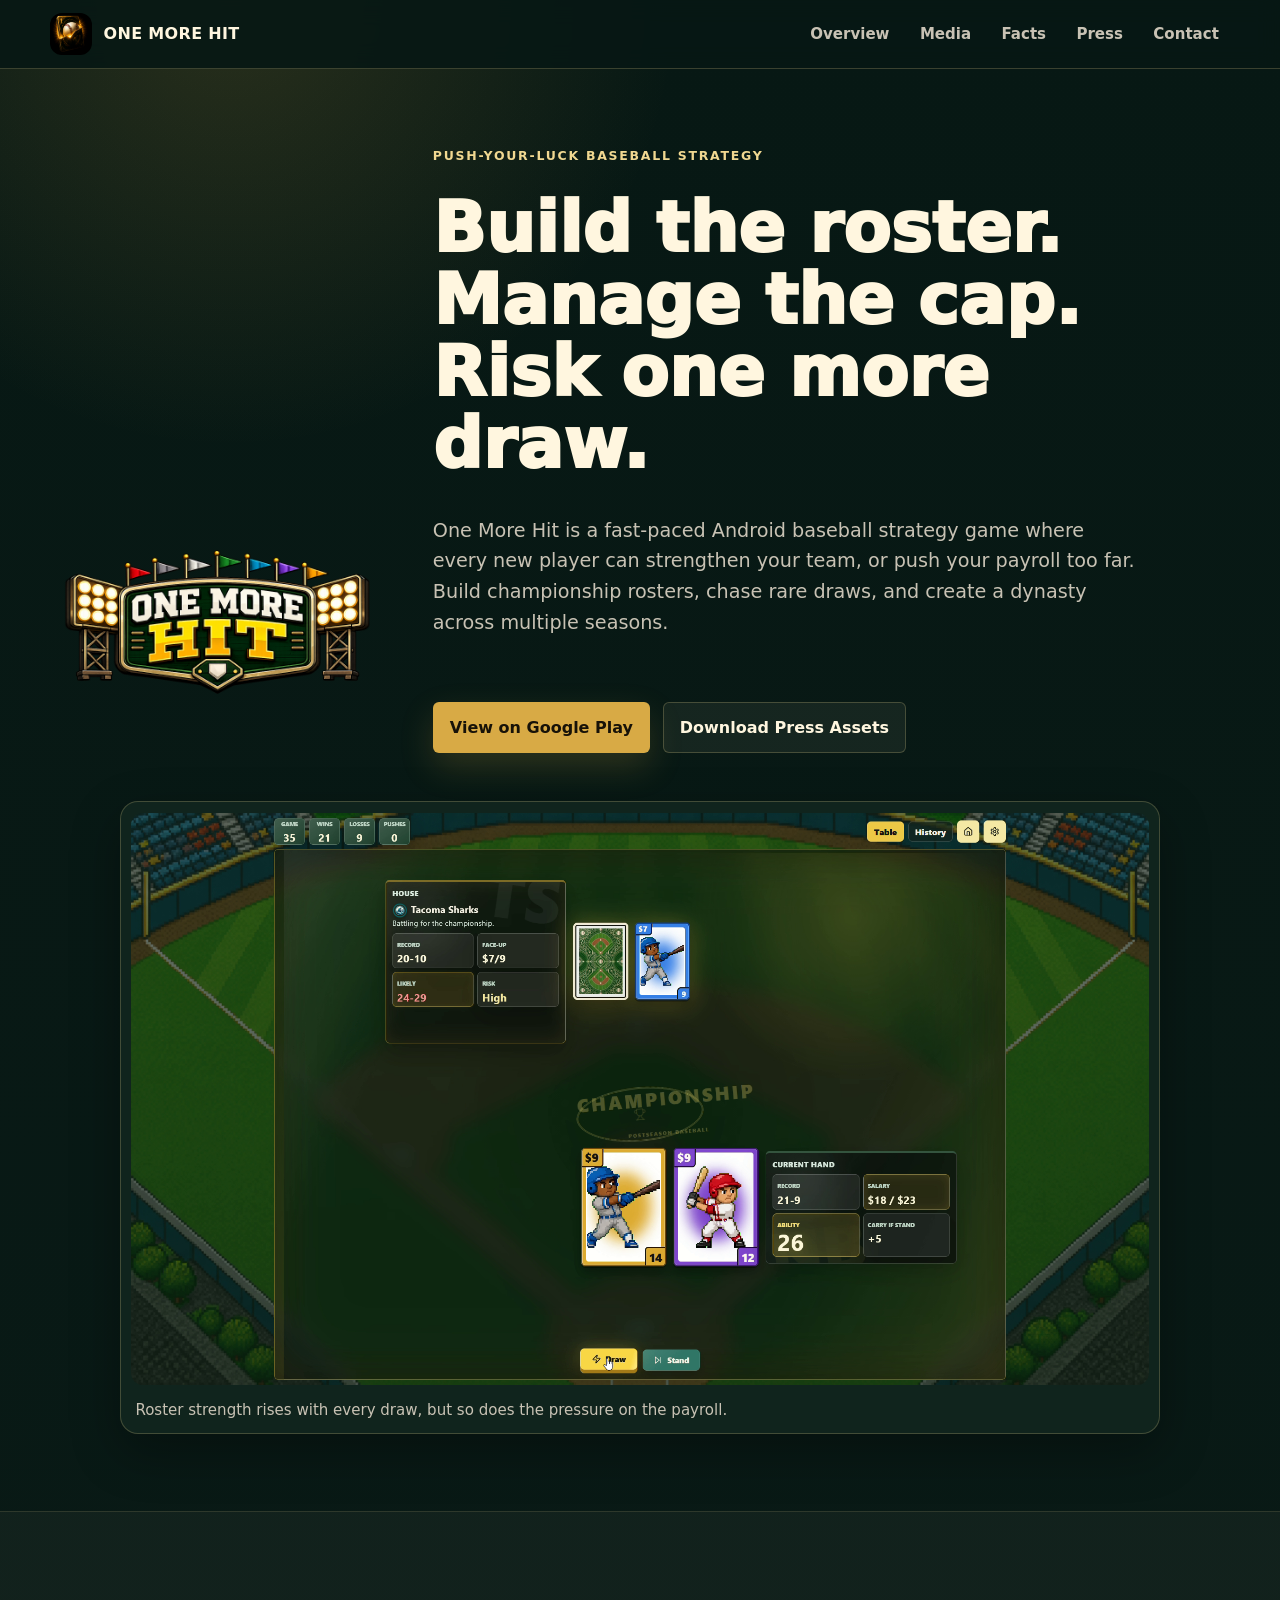
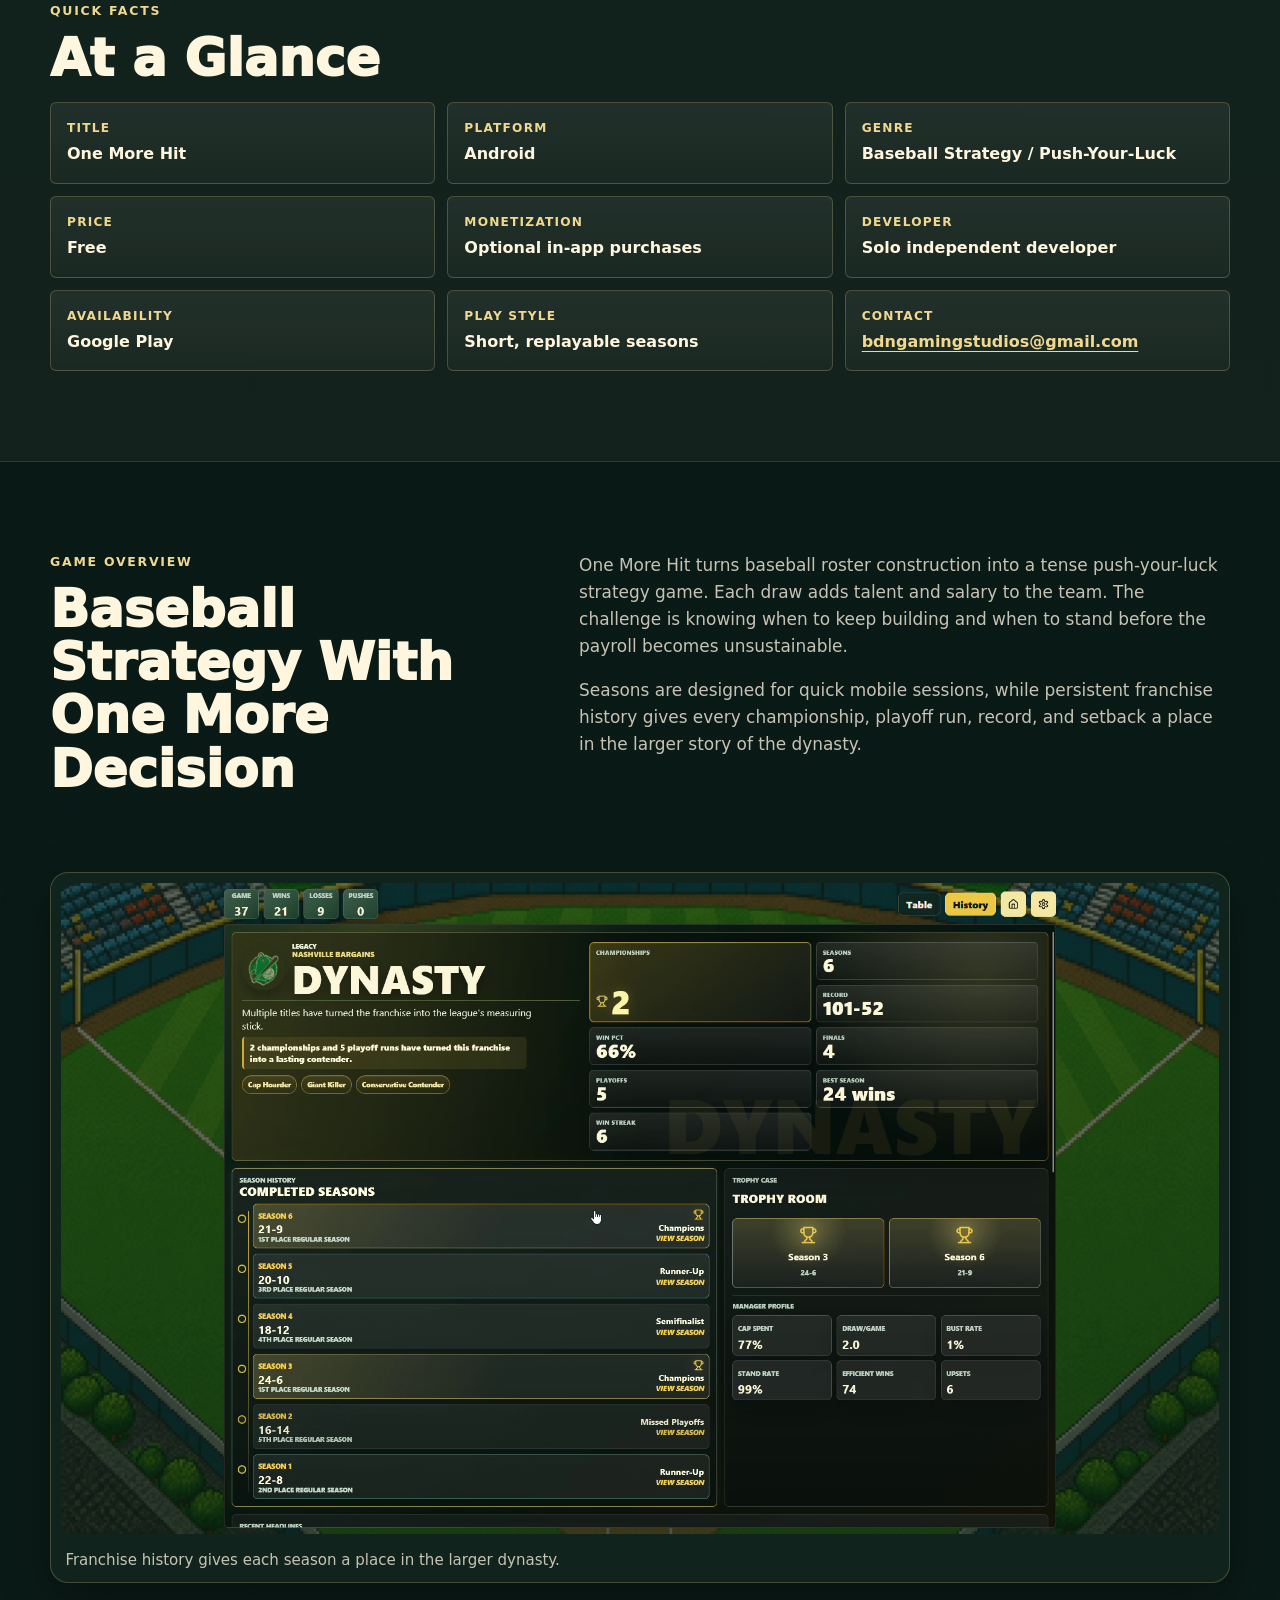
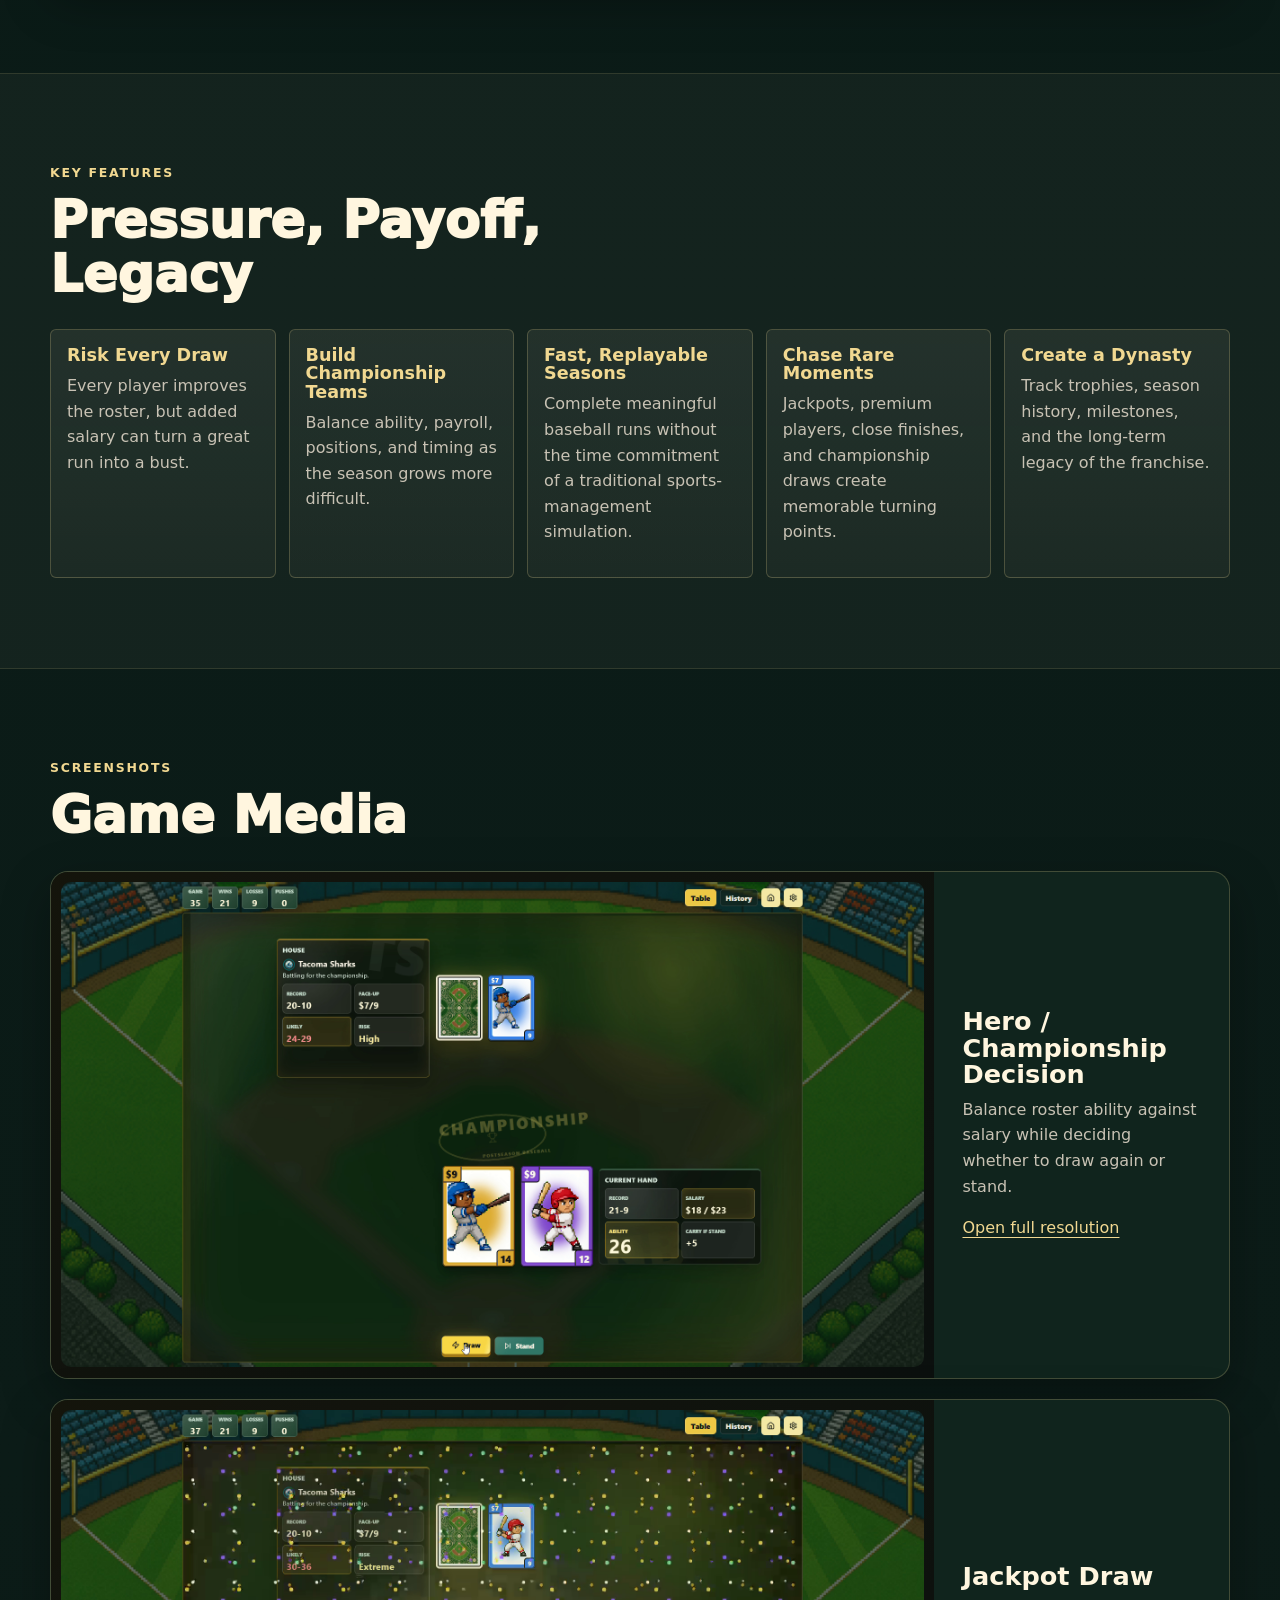
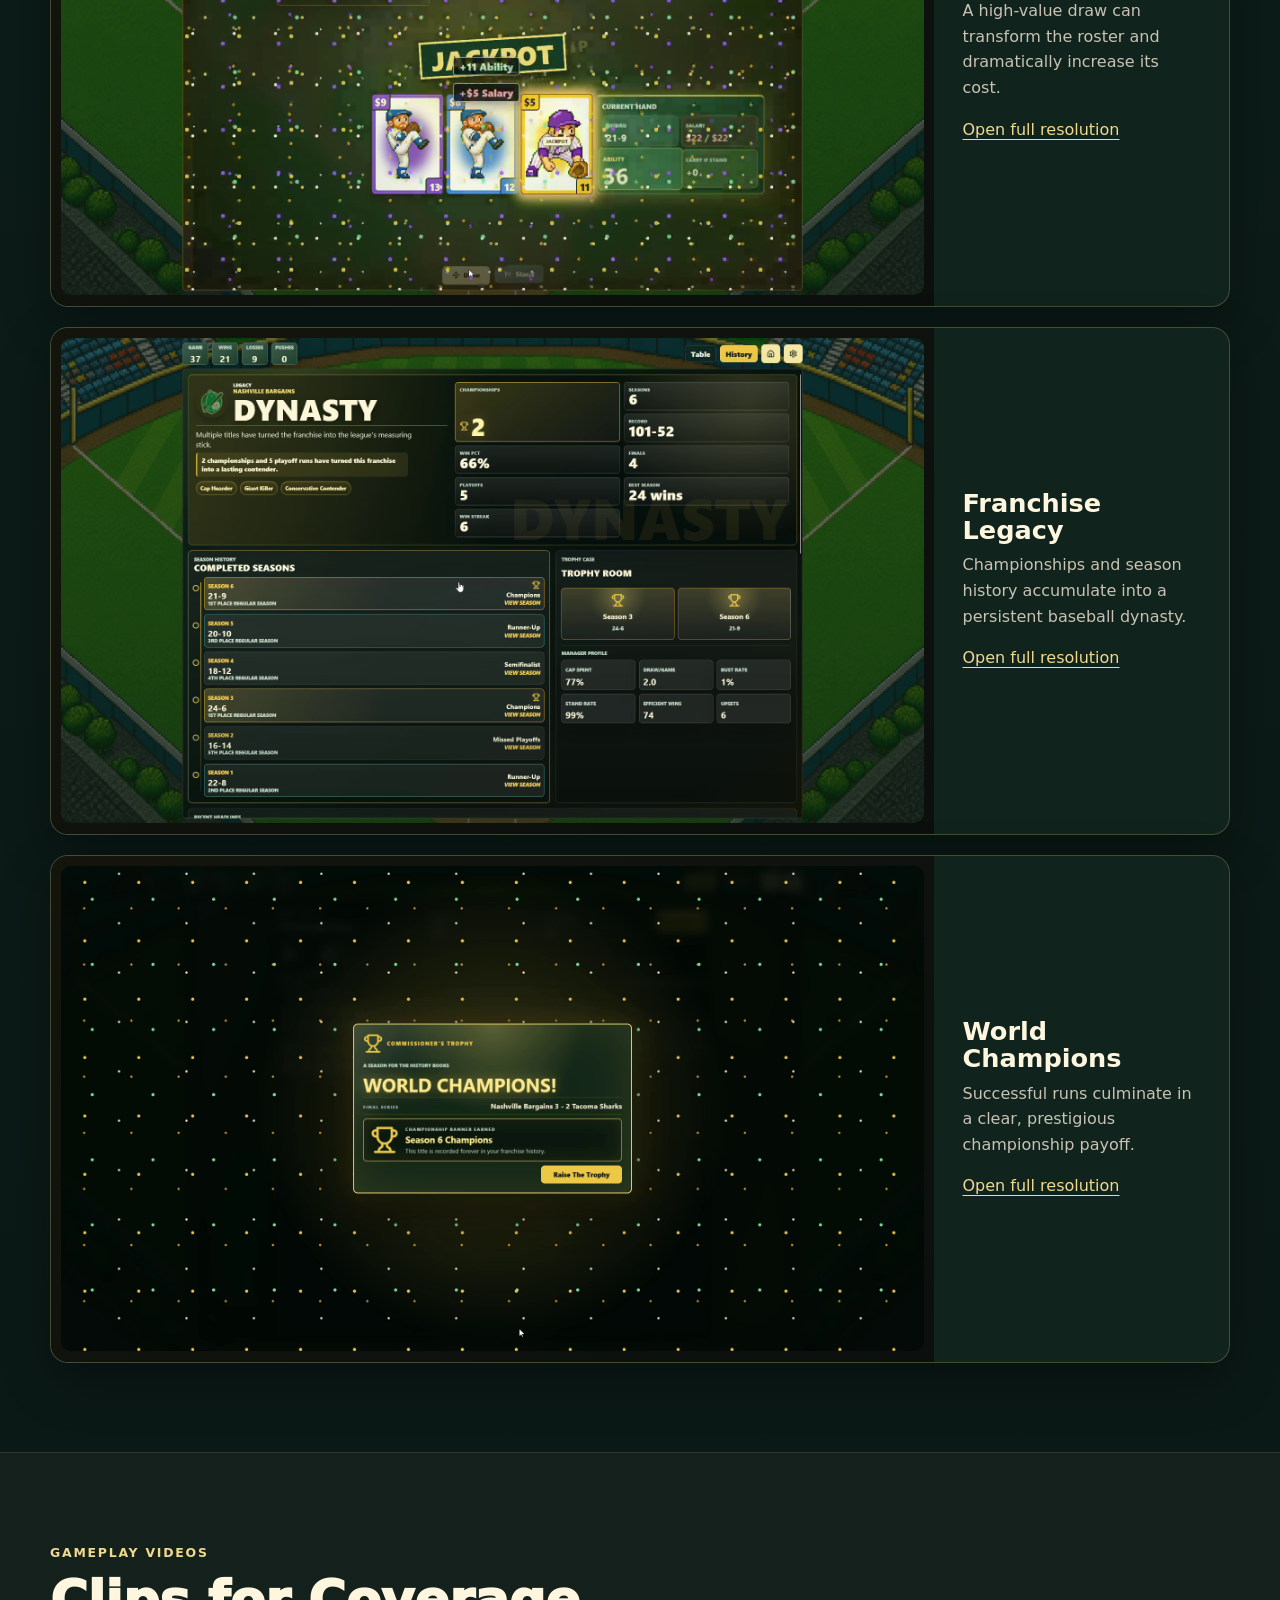
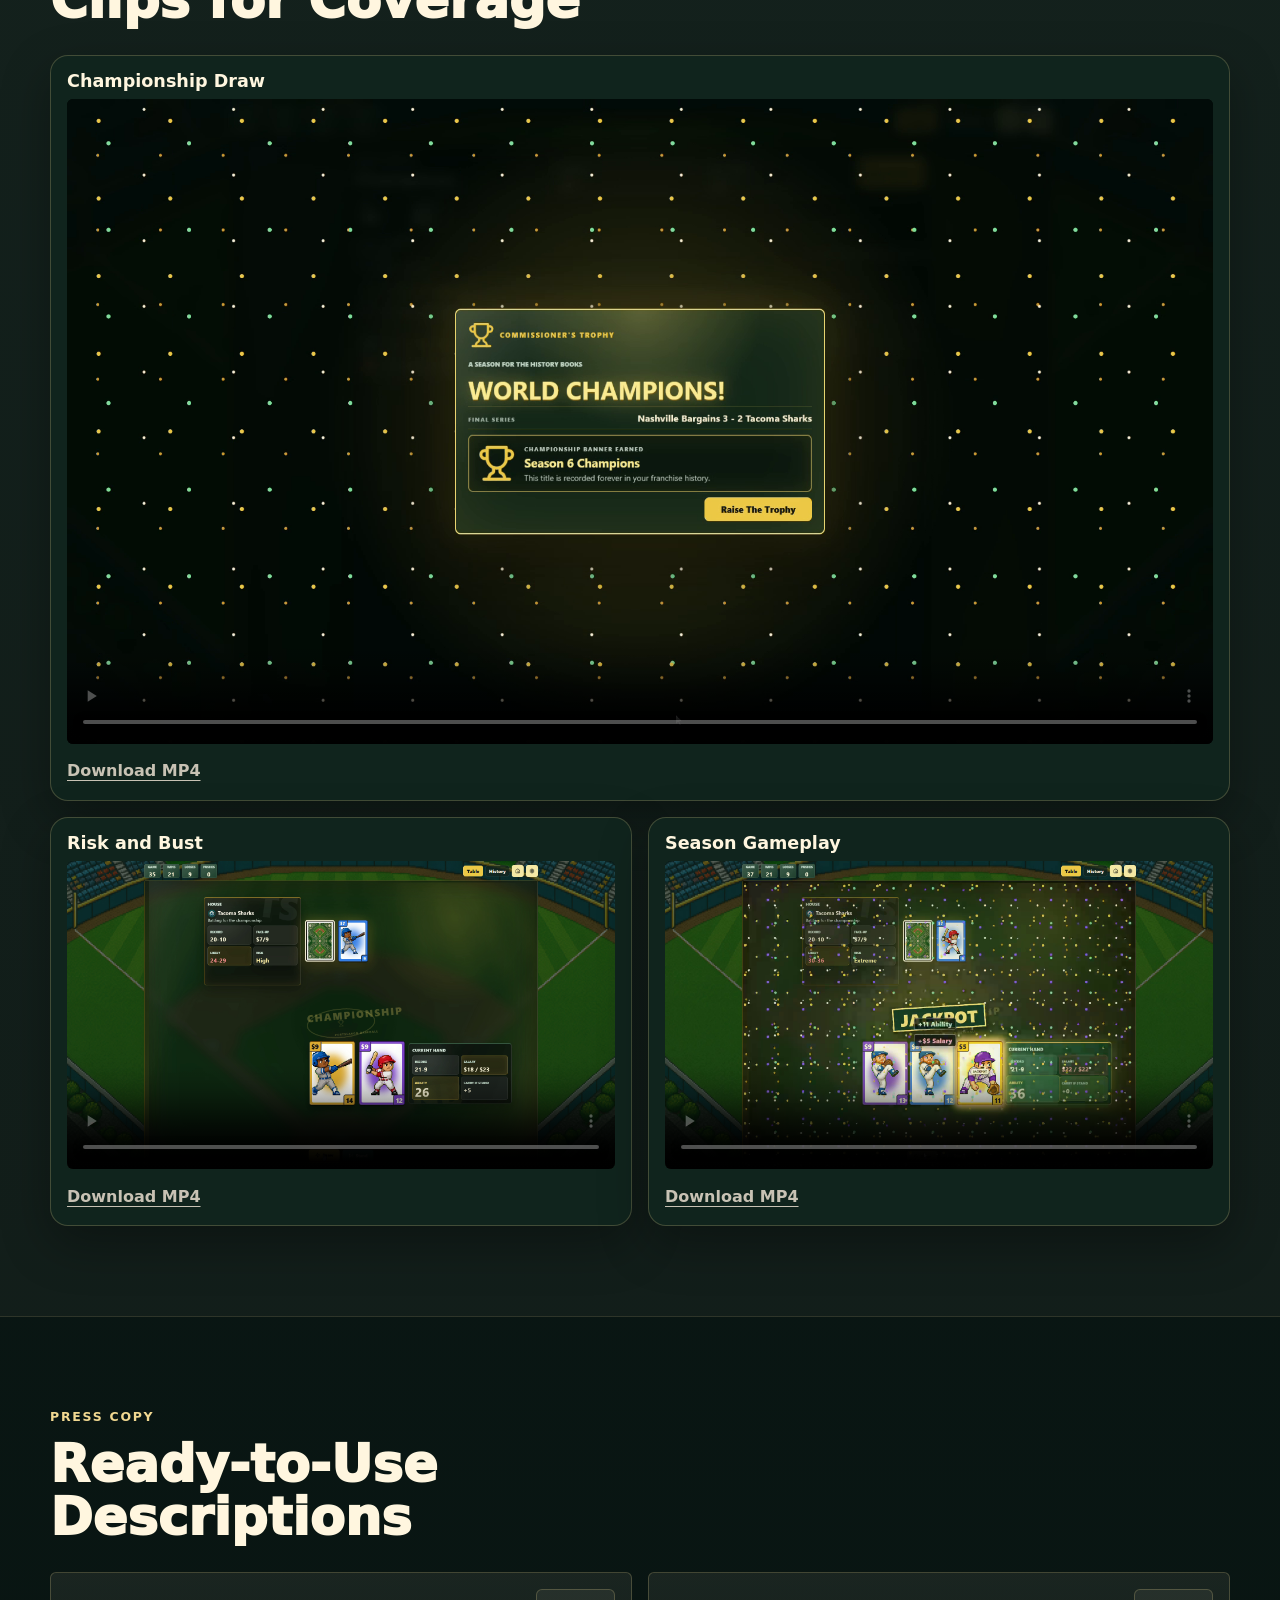
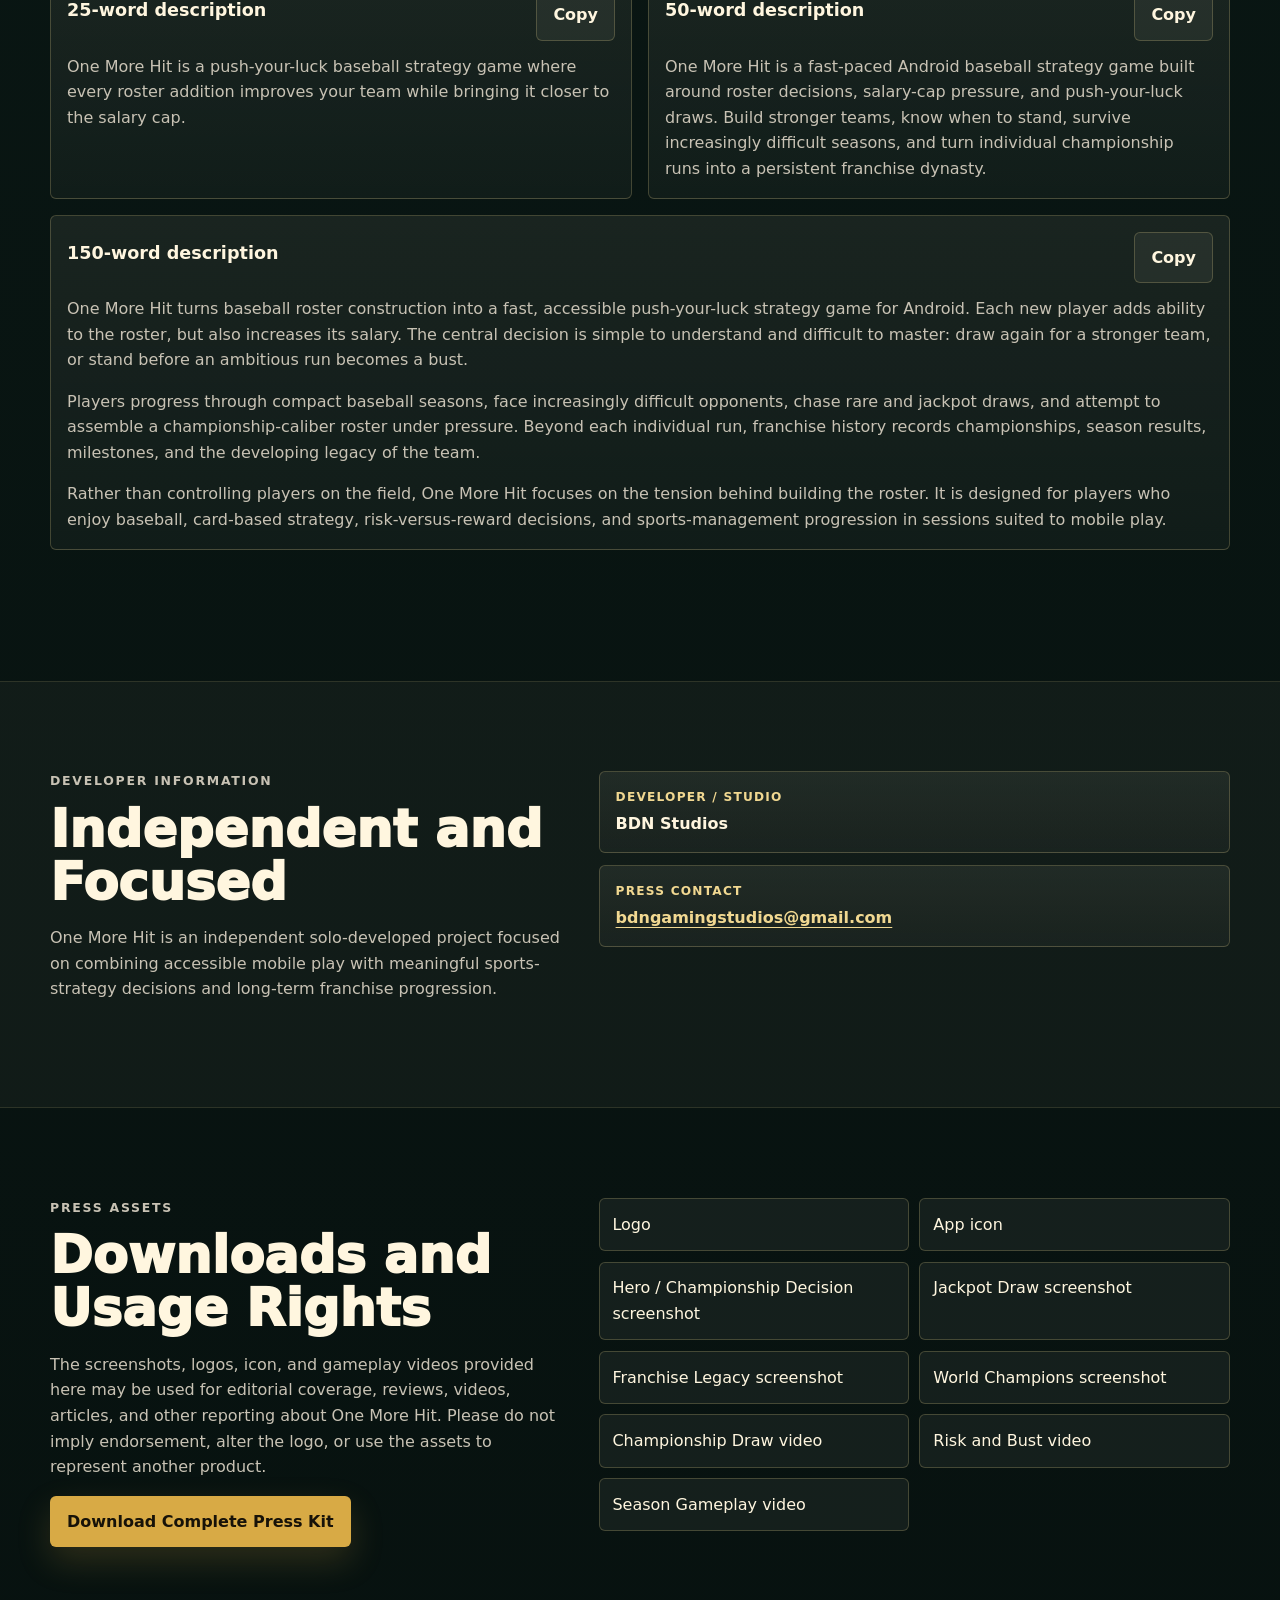
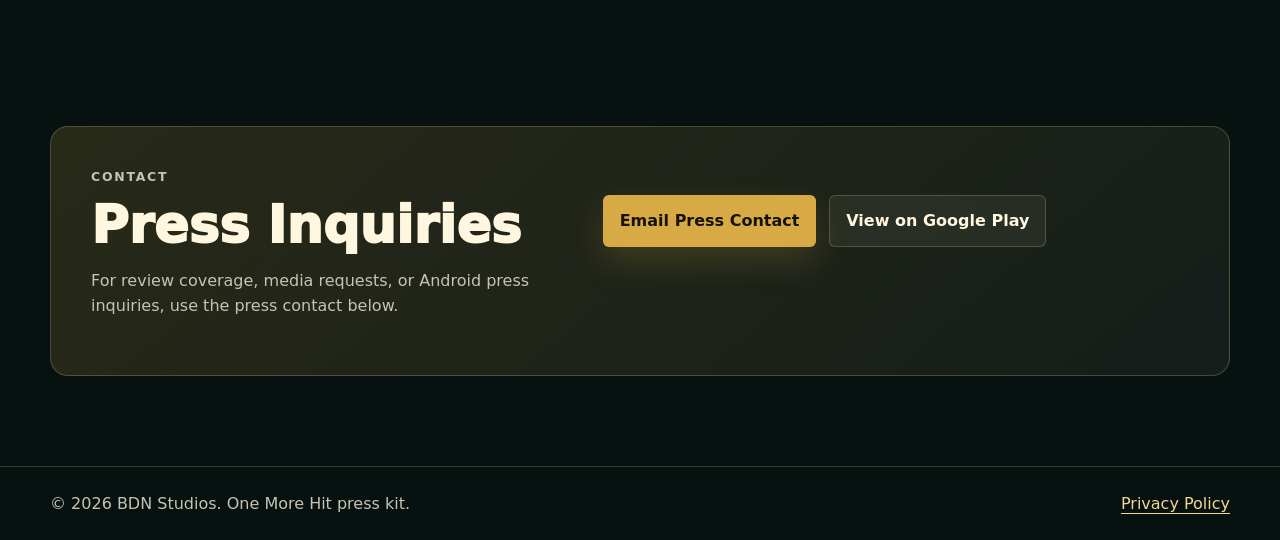
==== docs/onemorehit/index.html @ 3bf03ca3 "Add One More Hit press kit page" ====
<!DOCTYPE html>
<html lang="en">
<head>
  <meta charset="utf-8" />
  <meta name="viewport" content="width=device-width, initial-scale=1" />

  <!--
    One More Hit press kit placeholders:
    PUBLIC_PRESS_KIT_URL: https://drive.google.com/file/d/1lG73-yYtqFK9Qc6662xIXPZuwJE4jqub/view?usp=sharing
    GOOGLE_PLAY_URL: https://play.google.com/store/apps/details?id=com.bdnstudios.onemorehit
    DEVELOPER_OR_STUDIO_NAME: BDN Studios
    PRESS_EMAIL: bdngamingstudios@gmail.com
    OPTIONAL_WEBSITE_URL:
    OPTIONAL_SUPPORT_URL: bdngamingstudios@gmail.com
  -->

  <title>One More Hit Press Kit | Android Baseball Strategy Game</title>
  <meta name="description" content="Official press kit for One More Hit, a push-your-luck Android baseball strategy game about roster building, salary-cap decisions, championships, and franchise legacy." />
  <link rel="canonical" href="REPLACE_WITH_PUBLIC_PRESS_KIT_URL" />
  <meta name="theme-color" content="#09251c" />
  <link rel="icon" href="images/onemorehit_icon.png" />

  <meta property="og:type" content="website" />
  <meta property="og:title" content="One More Hit Press Kit | Android Baseball Strategy Game" />
  <meta property="og:description" content="Official press kit for One More Hit, a push-your-luck Android baseball strategy game about roster building, salary-cap decisions, championships, and franchise legacy." />
  <meta property="og:image" content="images/Gameplay_DraftDecision.png" />
  <meta property="og:url" content="REPLACE_WITH_PUBLIC_PRESS_KIT_URL" />
  <meta name="twitter:card" content="summary_large_image" />
  <meta name="twitter:title" content="One More Hit Press Kit | Android Baseball Strategy Game" />
  <meta name="twitter:description" content="Official press kit for One More Hit, a push-your-luck Android baseball strategy game about roster building, salary-cap decisions, championships, and franchise legacy." />
  <meta name="twitter:image" content="images/Gameplay_DraftDecision.png" />

  <link rel="stylesheet" href="styles.css" />
  <script defer src="script.js"></script>

  <script type="application/ld+json">
  {
    "@context": "https://schema.org",
    "@type": "VideoGame",
    "name": "One More Hit",
    "description": "One More Hit is a push-your-luck Android baseball strategy game about roster building, salary-cap decisions, championships, and franchise legacy.",
    "genre": ["Baseball Strategy", "Push-Your-Luck"],
    "gamePlatform": "Android",
    "applicationCategory": "Game",
    "operatingSystem": "Android",
    "url": "REPLACE_WITH_PUBLIC_PRESS_KIT_URL",
    "image": "images/Gameplay_DraftDecision.png",
    "author": {
      "@type": "Organization",
      "name": "BDN Studios",
      "email": "bdngamingstudios@gmail.com"
    }
  }
  </script>
</head>

<body>
  <a class="skip-link" href="#main">Skip to content</a>

  <header class="site-header">
    <nav class="nav container" aria-label="Primary navigation">
      <a class="brand" href="#top" aria-label="One More Hit press kit home">
        <img src="images/onemorehit_icon.png" alt="" width="42" height="42" />
        <span>One More Hit</span>
      </a>
      <div class="nav-links">
        <a href="#overview">Overview</a>
        <a href="#media">Media</a>
        <a href="#facts">Facts</a>
        <a href="#press">Press</a>
        <a href="#contact">Contact</a>
      </div>
    </nav>
  </header>

  <main id="main">
    <section class="hero section" id="top" aria-labelledby="hero-title">
      <div class="container hero-grid">
        <div class="hero-copy">
          <img class="game-logo" src="images/onemorehit_logo.png" alt="One More Hit" width="1536" height="1024" />
          <p class="eyebrow">Push-Your-Luck Baseball Strategy</p>
          <h1 id="hero-title">Build the roster. Manage the cap. Risk one more draw.</h1>
          <p class="hero-lede">One More Hit is a fast-paced Android baseball strategy game where every new player can strengthen your team, or push your payroll too far. Build championship rosters, chase rare draws, and create a dynasty across multiple seasons.</p>
          <div class="hero-actions">
            <a class="button button-primary" href="REPLACE_WITH_GOOGLE_PLAY_URL">View on Google Play</a>
            <a class="button button-secondary" href="downloads/OneMoreHit_PressKit.zip" download>Download Press Assets</a>
          </div>
        </div>
        <figure class="hero-media">
          <img src="images/Gameplay_DraftDecision.png" alt="One More Hit gameplay showing a roster decision with team ability, salary pressure, and draw options." width="1920" height="1080" />
          <figcaption>Roster strength rises with every draw, but so does the pressure on the payroll.</figcaption>
        </figure>
      </div>
    </section>

    <section class="section facts-band" id="facts" aria-labelledby="facts-title">
      <div class="container">
        <div class="section-heading compact">
          <p class="eyebrow">Quick Facts</p>
          <h2 id="facts-title">At a Glance</h2>
        </div>
        <dl class="facts-grid">
          <div><dt>Title</dt><dd>One More Hit</dd></div>
          <div><dt>Platform</dt><dd>Android</dd></div>
          <div><dt>Genre</dt><dd>Baseball Strategy / Push-Your-Luck</dd></div>
          <div><dt>Price</dt><dd>Free</dd></div>
          <div><dt>Monetization</dt><dd>Optional in-app purchases</dd></div>
          <div><dt>Developer</dt><dd>Solo independent developer</dd></div>
          <div><dt>Availability</dt><dd>Google Play</dd></div>
          <div><dt>Play style</dt><dd>Short, replayable seasons</dd></div>
          <div><dt>Contact</dt><dd><a href="mailto:bdngamingstudios@gmail.com?subject=One%20More%20Hit%20Press%20Inquiry">bdngamingstudios@gmail.com</a></dd></div>
          <!-- Add release date, Android requirements, and other verified facts here when available. -->
        </dl>
      </div>
    </section>

    <section class="section" id="overview" aria-labelledby="overview-title">
      <div class="container overview-grid">
        <div class="section-heading">
          <p class="eyebrow">Game Overview</p>
          <h2 id="overview-title">Baseball Strategy With One More Decision</h2>
        </div>
        <div class="overview-copy">
          <p>One More Hit turns baseball roster construction into a tense push-your-luck strategy game. Each draw adds talent and salary to the team. The challenge is knowing when to keep building and when to stand before the payroll becomes unsustainable.</p>
          <p>Seasons are designed for quick mobile sessions, while persistent franchise history gives every championship, playoff run, record, and setback a place in the larger story of the dynasty.</p>
        </div>
        <figure class="feature-image">
          <img src="images/Franchise_Dynasty.png" alt="One More Hit franchise history screen showing dynasty results and championship legacy." width="1920" height="1080" loading="lazy" />
          <figcaption>Franchise history gives each season a place in the larger dynasty.</figcaption>
        </figure>
      </div>
    </section>

    <section class="section feature-band" aria-labelledby="features-title">
      <div class="container">
        <div class="section-heading">
          <p class="eyebrow">Key Features</p>
          <h2 id="features-title">Pressure, Payoff, Legacy</h2>
        </div>
        <div class="feature-list">
          <article class="feature-card">
            <h3>Risk Every Draw</h3>
            <p>Every player improves the roster, but added salary can turn a great run into a bust.</p>
          </article>
          <article class="feature-card">
            <h3>Build Championship Teams</h3>
            <p>Balance ability, payroll, positions, and timing as the season grows more difficult.</p>
          </article>
          <article class="feature-card">
            <h3>Fast, Replayable Seasons</h3>
            <p>Complete meaningful baseball runs without the time commitment of a traditional sports-management simulation.</p>
          </article>
          <article class="feature-card">
            <h3>Chase Rare Moments</h3>
            <p>Jackpots, premium players, close finishes, and championship draws create memorable turning points.</p>
          </article>
          <article class="feature-card">
            <h3>Create a Dynasty</h3>
            <p>Track trophies, season history, milestones, and the long-term legacy of the franchise.</p>
          </article>
        </div>
      </div>
    </section>

    <section class="section" id="media" aria-labelledby="screenshots-title">
      <div class="container">
        <div class="section-heading">
          <p class="eyebrow">Screenshots</p>
          <h2 id="screenshots-title">Game Media</h2>
        </div>
        <div class="screenshot-grid">
          <article class="media-card">
            <button class="screenshot-button" type="button" data-lightbox-src="images/Gameplay_DraftDecision.png" data-lightbox-alt="One More Hit gameplay screen showing a championship decision with roster ability and salary risk.">
              <img src="images/Gameplay_DraftDecision.png" alt="One More Hit gameplay screen showing a championship decision with roster ability and salary risk." width="1920" height="1080" loading="lazy" />
            </button>
            <div class="media-copy">
              <h3>Hero / Championship Decision</h3>
              <p>Balance roster ability against salary while deciding whether to draw again or stand.</p>
              <a href="images/Gameplay_DraftDecision.png" target="_blank" rel="noopener">Open full resolution</a>
            </div>
          </article>
          <article class="media-card">
            <button class="screenshot-button" type="button" data-lightbox-src="images/Gameplay_JackpotReveal.png" data-lightbox-alt="One More Hit jackpot draw reveal screen showing a high-value player draw.">
              <img src="images/Gameplay_JackpotReveal.png" alt="One More Hit jackpot draw reveal screen showing a high-value player draw." width="1920" height="1080" loading="lazy" />
            </button>
            <div class="media-copy">
              <h3>Jackpot Draw</h3>
              <p>A high-value draw can transform the roster and dramatically increase its cost.</p>
              <a href="images/Gameplay_JackpotReveal.png" target="_blank" rel="noopener">Open full resolution</a>
            </div>
          </article>
          <article class="media-card">
            <button class="screenshot-button" type="button" data-lightbox-src="images/Franchise_Dynasty.png" data-lightbox-alt="One More Hit franchise legacy screen showing championship and season history.">
              <img src="images/Franchise_Dynasty.png" alt="One More Hit franchise legacy screen showing championship and season history." width="1920" height="1080" loading="lazy" />
            </button>
            <div class="media-copy">
              <h3>Franchise Legacy</h3>
              <p>Championships and season history accumulate into a persistent baseball dynasty.</p>
              <a href="images/Franchise_Dynasty.png" target="_blank" rel="noopener">Open full resolution</a>
            </div>
          </article>
          <article class="media-card">
            <button class="screenshot-button" type="button" data-lightbox-src="images/Championship_Victory.png" data-lightbox-alt="One More Hit world champions screen celebrating a completed championship run.">
              <img src="images/Championship_Victory.png" alt="One More Hit world champions screen celebrating a completed championship run." width="1920" height="1080" loading="lazy" />
            </button>
            <div class="media-copy">
              <h3>World Champions</h3>
              <p>Successful runs culminate in a clear, prestigious championship payoff.</p>
              <a href="images/Championship_Victory.png" target="_blank" rel="noopener">Open full resolution</a>
            </div>
          </article>
        </div>
      </div>
    </section>

    <section class="section videos-band" aria-labelledby="videos-title">
      <div class="container">
        <div class="section-heading">
          <p class="eyebrow">Gameplay Videos</p>
          <h2 id="videos-title">Clips for Coverage</h2>
        </div>
        <div class="video-grid">
          <article class="video-card featured-video">
            <h3>Championship Draw</h3>
            <video controls playsinline preload="metadata" poster="images/Championship_Victory.png" aria-label="One More Hit Championship Draw gameplay video">
              <source src="videos/OneMoreHit_Gameplay_Championship.mp4" type="video/mp4" />
              Your browser does not support the video element.
            </video>
            <a href="videos/OneMoreHit_Gameplay_Championship.mp4" download>Download MP4</a>
          </article>
          <article class="video-card">
            <h3>Risk and Bust</h3>
            <video controls playsinline preload="metadata" poster="images/Gameplay_DraftDecision.png" aria-label="One More Hit Risk and Bust gameplay video">
              <source src="videos/OneMoreHit_Gameplay_Bust.mp4" type="video/mp4" />
              Your browser does not support the video element.
            </video>
            <a href="videos/OneMoreHit_Gameplay_Bust.mp4" download>Download MP4</a>
          </article>
          <article class="video-card">
            <h3>Season Gameplay</h3>
            <video controls playsinline preload="metadata" poster="images/Gameplay_JackpotReveal.png" aria-label="One More Hit Season Gameplay video">
              <source src="videos/OneMoreHit_Gameplay_Series.mp4" type="video/mp4" />
              Your browser does not support the video element.
            </video>
            <a href="videos/OneMoreHit_Gameplay_Series.mp4" download>Download MP4</a>
          </article>
        </div>
      </div>
    </section>

    <section class="section" id="press" aria-labelledby="press-title">
      <div class="container">
        <div class="section-heading">
          <p class="eyebrow">Press Copy</p>
          <h2 id="press-title">Ready-to-Use Descriptions</h2>
        </div>
        <div class="press-copy-grid" aria-live="polite">
          <article class="copy-card">
            <div class="copy-card-heading">
              <h3>25-word description</h3>
              <button class="copy-button" type="button" data-copy-target="copy-25">Copy</button>
            </div>
            <p id="copy-25">One More Hit is a push-your-luck baseball strategy game where every roster addition improves your team while bringing it closer to the salary cap.</p>
          </article>
          <article class="copy-card">
            <div class="copy-card-heading">
              <h3>50-word description</h3>
              <button class="copy-button" type="button" data-copy-target="copy-50">Copy</button>
            </div>
            <p id="copy-50">One More Hit is a fast-paced Android baseball strategy game built around roster decisions, salary-cap pressure, and push-your-luck draws. Build stronger teams, know when to stand, survive increasingly difficult seasons, and turn individual championship runs into a persistent franchise dynasty.</p>
          </article>
          <article class="copy-card wide">
            <div class="copy-card-heading">
              <h3>150-word description</h3>
              <button class="copy-button" type="button" data-copy-target="copy-150">Copy</button>
            </div>
            <div id="copy-150">
              <p>One More Hit turns baseball roster construction into a fast, accessible push-your-luck strategy game for Android. Each new player adds ability to the roster, but also increases its salary. The central decision is simple to understand and difficult to master: draw again for a stronger team, or stand before an ambitious run becomes a bust.</p>
              <p>Players progress through compact baseball seasons, face increasingly difficult opponents, chase rare and jackpot draws, and attempt to assemble a championship-caliber roster under pressure. Beyond each individual run, franchise history records championships, season results, milestones, and the developing legacy of the team.</p>
              <p>Rather than controlling players on the field, One More Hit focuses on the tension behind building the roster. It is designed for players who enjoy baseball, card-based strategy, risk-versus-reward decisions, and sports-management progression in sessions suited to mobile play.</p>
            </div>
          </article>
        </div>
        <p class="copy-status" id="copy-status" aria-live="polite" aria-atomic="true"></p>
      </div>
    </section>

    <section class="section developer-band" aria-labelledby="developer-title">
      <div class="container developer-grid">
        <div>
          <p class="eyebrow">Developer Information</p>
          <h2 id="developer-title">Independent and Focused</h2>
          <p>One More Hit is an independent solo-developed project focused on combining accessible mobile play with meaningful sports-strategy decisions and long-term franchise progression.</p>
        </div>
        <dl class="contact-list">
          <div><dt>Developer / Studio</dt><dd>BDN Studios</dd></div>
          <div><dt>Press contact</dt><dd><a href="mailto:bdngamingstudios@gmail.com?subject=One%20More%20Hit%20Press%20Inquiry">bdngamingstudios@gmail.com</a></dd></div>
          <!-- Add an official website URL when available. -->
          <!-- Add a support URL when available. -->
        </dl>
      </div>
    </section>

    <section class="section" aria-labelledby="assets-title">
      <div class="container assets-grid">
        <div>
          <p class="eyebrow">Press Assets</p>
          <h2 id="assets-title">Downloads and Usage Rights</h2>
          <p>The screenshots, logos, icon, and gameplay videos provided here may be used for editorial coverage, reviews, videos, articles, and other reporting about One More Hit. Please do not imply endorsement, alter the logo, or use the assets to represent another product.</p>
          <a class="button button-primary" href="downloads/OneMoreHit_PressKit.zip" download>Download Complete Press Kit</a>
        </div>
        <div class="asset-links" aria-label="Individual asset downloads">
          <a href="images/onemorehit_logo.png" download>Logo</a>
          <a href="images/onemorehit_icon.png" download>App icon</a>
          <a href="images/Gameplay_DraftDecision.png" download>Hero / Championship Decision screenshot</a>
          <a href="images/Gameplay_JackpotReveal.png" download>Jackpot Draw screenshot</a>
          <a href="images/Franchise_Dynasty.png" download>Franchise Legacy screenshot</a>
          <a href="images/Championship_Victory.png" download>World Champions screenshot</a>
          <a href="videos/OneMoreHit_Gameplay_Championship.mp4" download>Championship Draw video</a>
          <a href="videos/OneMoreHit_Gameplay_Bust.mp4" download>Risk and Bust video</a>
          <a href="videos/OneMoreHit_Gameplay_Series.mp4" download>Season Gameplay video</a>
        </div>
      </div>
    </section>

    <section class="section contact-section" id="contact" aria-labelledby="contact-title">
      <div class="container contact-panel">
        <div>
          <p class="eyebrow">Contact</p>
          <h2 id="contact-title">Press Inquiries</h2>
          <p>For review coverage, media requests, or Android press inquiries, use the press contact below.</p>
        </div>
        <div class="contact-actions">
          <a class="button button-primary" href="mailto:bdngamingstudios@gmail.com?subject=One%20More%20Hit%20Press%20Inquiry">Email Press Contact</a>
          <a class="button button-secondary" href="REPLACE_WITH_GOOGLE_PLAY_URL">View on Google Play</a>
        </div>
      </div>
    </section>
  </main>

  <footer class="site-footer">
    <div class="container footer-grid">
      <p>&copy; 2026 BDN Studios. One More Hit press kit.</p>
      <a href="../onemorehit-privacy.html">Privacy Policy</a>
    </div>
  </footer>

  <dialog class="lightbox" id="lightbox" aria-label="Screenshot preview">
    <button class="lightbox-close" type="button" aria-label="Close preview">Close</button>
    <img id="lightbox-image" src="images/Gameplay_DraftDecision.png" alt="" width="1920" height="1080" />
    <a id="lightbox-link" href="images/Gameplay_DraftDecision.png" target="_blank" rel="noopener">Open full-resolution image</a>
  </dialog>
</body>
</html>
---- docs/onemorehit/styles.css ----
:root {
  --bg-deep: #071814;
  --bg-panel: #10241d;
  --bg-panel-raised: #172d25;
  --text-primary: #f5efe2;
  --text-muted: #c8c2b4;
  --gold: #d8aa45;
  --gold-soft: #f1d891;
  --cream: #fff6df;
  --border: rgba(241, 216, 145, 0.22);
  --focus: #f4c861;
  --max-width: 1180px;
  --radius-small: 6px;
  --radius-large: 18px;
  --shadow: 0 18px 50px rgba(0, 0, 0, 0.32);
  color-scheme: dark;
}

* {
  box-sizing: border-box;
}

html {
  scroll-behavior: smooth;
}

body {
  margin: 0;
  background:
    radial-gradient(circle at 18% 0%, rgba(216, 170, 69, 0.16), transparent 28rem),
    linear-gradient(180deg, #071814 0%, #0c1c18 46%, #07110f 100%);
  color: var(--text-primary);
  font-family: system-ui, -apple-system, BlinkMacSystemFont, "Segoe UI", sans-serif;
  line-height: 1.6;
}

img,
video {
  display: block;
  height: auto;
  max-width: 100%;
}

a {
  color: var(--gold-soft);
  text-decoration-thickness: 0.08em;
  text-underline-offset: 0.22em;
}

a:hover {
  color: var(--cream);
}

button,
a {
  -webkit-tap-highlight-color: transparent;
}

:focus-visible {
  outline: 3px solid var(--focus);
  outline-offset: 4px;
}

.skip-link {
  position: fixed;
  left: 1rem;
  top: 1rem;
  z-index: 100;
  transform: translateY(-150%);
  border-radius: var(--radius-small);
  background: var(--gold);
  color: #111;
  padding: 0.7rem 1rem;
  font-weight: 800;
}

.skip-link:focus {
  transform: translateY(0);
}

.container {
  width: min(100% - 2rem, var(--max-width));
  margin-inline: auto;
}

.site-header {
  position: sticky;
  top: 0;
  z-index: 20;
  border-bottom: 1px solid var(--border);
  background: rgba(7, 24, 20, 0.9);
  backdrop-filter: blur(12px);
}

.nav {
  display: flex;
  align-items: center;
  justify-content: space-between;
  gap: 1rem;
  min-height: 4.25rem;
  padding-block: 0.6rem;
}

.brand {
  display: inline-flex;
  align-items: center;
  gap: 0.75rem;
  color: var(--cream);
  font-weight: 900;
  text-decoration: none;
  text-transform: uppercase;
  letter-spacing: 0.02em;
}

.brand img {
  width: 2.6rem;
  height: 2.6rem;
  border-radius: 0.75rem;
}

.nav-links {
  display: flex;
  flex-wrap: wrap;
  justify-content: flex-end;
  gap: 0.25rem 0.5rem;
}

.nav-links a {
  border-radius: var(--radius-small);
  color: var(--text-muted);
  font-size: 0.94rem;
  font-weight: 750;
  padding: 0.55rem 0.7rem;
  text-decoration: none;
}

.nav-links a:hover {
  background: rgba(255, 246, 223, 0.08);
  color: var(--cream);
}

.section {
  padding-block: clamp(3.5rem, 7vw, 6.5rem);
}

.hero {
  padding-block: clamp(2.5rem, 6vw, 5.5rem);
}

.hero-grid {
  display: grid;
  gap: clamp(1.5rem, 4vw, 3rem);
}

.hero-copy {
  display: grid;
  grid-template-columns: minmax(14rem, 0.42fr) minmax(0, 1fr);
  align-items: end;
  gap: 1rem clamp(1.5rem, 4vw, 3rem);
}

.game-logo {
  width: min(22rem, 82vw);
  height: auto;
  grid-row: 1 / 5;
  margin-bottom: 0;
}

.hero-copy .eyebrow,
.hero-copy h1,
.hero-copy .hero-lede,
.hero-copy .hero-actions {
  grid-column: 2;
}

.eyebrow {
  margin: 0 0 0.7rem;
  color: var(--gold-soft);
  font-size: 0.78rem;
  font-weight: 900;
  letter-spacing: 0.14em;
  text-transform: uppercase;
}

h1,
h2,
h3,
p {
  margin-top: 0;
}

h1,
h2,
h3 {
  color: var(--cream);
  line-height: 1.04;
}

h1 {
  max-width: 15ch;
  margin-bottom: 1.2rem;
  font-size: clamp(2.8rem, 5.4vw, 5.1rem);
  font-weight: 950;
}

h2 {
  margin-bottom: 1rem;
  font-size: clamp(2rem, 4vw, 3.5rem);
  font-weight: 920;
}

h3 {
  margin-bottom: 0.55rem;
  font-size: 1.1rem;
}

.hero-lede {
  max-width: 44rem;
  color: var(--text-muted);
  font-size: clamp(1.02rem, 1.5vw, 1.22rem);
}

.hero-actions,
.contact-actions {
  display: flex;
  flex-wrap: wrap;
  gap: 0.8rem;
  margin-top: 1.75rem;
}

.button,
.copy-button,
.lightbox-close {
  min-height: 2.75rem;
  border: 1px solid transparent;
  border-radius: var(--radius-small);
  cursor: pointer;
  display: inline-flex;
  align-items: center;
  justify-content: center;
  gap: 0.45rem;
  padding: 0.75rem 1rem;
  font: inherit;
  font-weight: 850;
  text-decoration: none;
}

.button-primary {
  background: var(--gold);
  color: #171208;
  box-shadow: 0 14px 34px rgba(216, 170, 69, 0.18);
}

.button-primary:hover {
  background: var(--gold-soft);
  color: #171208;
}

.button-secondary,
.copy-button,
.lightbox-close {
  border-color: var(--border);
  background: rgba(255, 246, 223, 0.06);
  color: var(--cream);
}

.button-secondary:hover,
.copy-button:hover,
.lightbox-close:hover {
  background: rgba(255, 246, 223, 0.12);
  color: var(--cream);
}

.hero-media,
.feature-image {
  margin: 0;
}

.hero-media,
.feature-image,
.media-card,
.video-card {
  border: 1px solid var(--border);
  border-radius: var(--radius-large);
  background: var(--bg-panel);
  box-shadow: var(--shadow);
}

.hero-media,
.feature-image {
  overflow: hidden;
  padding: clamp(0.35rem, 1vw, 0.65rem);
}

.hero-media {
  width: min(100%, 1040px);
  justify-self: center;
}

.hero-media img,
.feature-image img {
  width: 100%;
  height: auto;
  aspect-ratio: 16 / 9;
  border-radius: calc(var(--radius-large) - 6px);
  background: #030807;
  object-fit: cover;
}

figcaption {
  margin-top: 0.85rem;
  color: var(--text-muted);
  font-size: 0.94rem;
}

.hero-media figcaption,
.feature-image figcaption {
  padding-inline: 0.25rem;
}

.facts-band,
.feature-band,
.videos-band,
.developer-band {
  border-block: 1px solid rgba(241, 216, 145, 0.12);
  background: rgba(255, 246, 223, 0.035);
}

.section-heading {
  max-width: 42rem;
  margin-bottom: 1.75rem;
}

.section-heading.compact {
  margin-bottom: 1rem;
}

.facts-grid,
.contact-list {
  display: grid;
  grid-template-columns: repeat(3, minmax(0, 1fr));
  gap: 0.75rem;
  margin: 0;
}

.facts-grid div,
.contact-list div,
.feature-card,
.copy-card {
  border: 1px solid var(--border);
  border-radius: var(--radius-small);
  background: linear-gradient(180deg, rgba(255, 246, 223, 0.07), rgba(255, 246, 223, 0.035));
  padding: 1rem;
}

dt {
  color: var(--gold-soft);
  font-size: 0.76rem;
  font-weight: 900;
  letter-spacing: 0.1em;
  text-transform: uppercase;
}

dd {
  margin: 0.18rem 0 0;
  color: var(--cream);
  font-weight: 750;
}

.overview-grid {
  display: grid;
  grid-template-columns: minmax(0, 0.85fr) minmax(0, 1.15fr);
  gap: 1.5rem 3rem;
  align-items: start;
}

.overview-copy {
  color: var(--text-muted);
  font-size: 1.06rem;
}

.feature-image {
  grid-column: 1 / -1;
  margin-top: 0.5rem;
}

.feature-list {
  display: grid;
  grid-template-columns: repeat(5, minmax(0, 1fr));
  gap: 0.8rem;
}

.feature-card {
  min-height: 13rem;
}

.feature-card h3 {
  color: var(--gold-soft);
}

.feature-card p,
.media-copy p,
.video-card a,
.assets-grid p,
.developer-grid p,
.contact-panel p,
.site-footer {
  color: var(--text-muted);
}

.screenshot-grid {
  display: grid;
  grid-template-columns: 1fr;
  gap: 1.25rem;
}

.media-card {
  display: grid;
  grid-template-columns: minmax(0, 1.65fr) minmax(16rem, 0.55fr);
  align-items: stretch;
  overflow: hidden;
}

.screenshot-button {
  display: block;
  width: 100%;
  border: 0;
  background:
    linear-gradient(135deg, rgba(216, 170, 69, 0.08), rgba(255, 246, 223, 0.03)),
    #030807;
  cursor: zoom-in;
  padding: clamp(0.35rem, 1vw, 0.65rem);
}

.screenshot-button:focus-visible {
  position: relative;
  z-index: 1;
}

.screenshot-button img {
  width: 100%;
  height: auto;
  aspect-ratio: 16 / 9;
  border-radius: calc(var(--radius-large) - 8px);
  object-fit: cover;
}

.media-copy {
  align-self: center;
  padding: clamp(1rem, 2.5vw, 1.75rem);
}

.media-copy h3 {
  font-size: clamp(1.15rem, 2vw, 1.6rem);
}

.video-grid {
  display: grid;
  grid-template-columns: repeat(2, minmax(0, 1fr));
  gap: 1rem;
}

.featured-video {
  grid-column: 1 / -1;
}

.video-card {
  padding: 1rem;
}

.video-card video {
  width: 100%;
  height: auto;
  aspect-ratio: 16 / 9;
  border-radius: var(--radius-small);
  background: #030807;
}

.video-card a {
  display: inline-flex;
  margin-top: 0.9rem;
  font-weight: 800;
}

.press-copy-grid {
  display: grid;
  grid-template-columns: repeat(2, minmax(0, 1fr));
  gap: 1rem;
}

.copy-card.wide {
  grid-column: 1 / -1;
}

.copy-card-heading {
  display: flex;
  align-items: center;
  justify-content: space-between;
  gap: 1rem;
  margin-bottom: 0.8rem;
}

.copy-card p {
  color: var(--text-muted);
}

.copy-card p:last-child {
  margin-bottom: 0;
}

.copy-status {
  min-height: 1.6rem;
  margin: 1rem 0 0;
  color: var(--gold-soft);
  font-weight: 800;
}

.developer-grid,
.assets-grid,
.contact-panel {
  display: grid;
  grid-template-columns: minmax(0, 0.9fr) minmax(18rem, 1.1fr);
  gap: 2rem;
  align-items: start;
}

.contact-list {
  grid-template-columns: 1fr;
}

.asset-links {
  display: grid;
  grid-template-columns: repeat(2, minmax(0, 1fr));
  gap: 0.65rem;
}

.asset-links a {
  border: 1px solid var(--border);
  border-radius: var(--radius-small);
  background: rgba(255, 246, 223, 0.055);
  color: var(--cream);
  padding: 0.8rem;
  text-decoration: none;
}

.asset-links a:hover {
  background: rgba(216, 170, 69, 0.14);
}

.contact-panel {
  border: 1px solid var(--border);
  border-radius: var(--radius-large);
  background: linear-gradient(135deg, rgba(216, 170, 69, 0.16), rgba(255, 246, 223, 0.055));
  padding: clamp(1.25rem, 4vw, 2.5rem);
}

.site-footer {
  border-top: 1px solid var(--border);
  padding-block: 1.5rem;
}

.footer-grid {
  display: flex;
  flex-wrap: wrap;
  align-items: center;
  justify-content: space-between;
  gap: 1rem;
}

.footer-grid p {
  margin: 0;
}

.lightbox {
  width: min(92vw, 72rem);
  border: 1px solid var(--border);
  border-radius: var(--radius-large);
  background: var(--bg-deep);
  color: var(--text-primary);
  padding: 1rem;
}

.lightbox::backdrop {
  background: rgba(0, 0, 0, 0.78);
}

.lightbox img {
  width: 100%;
  height: auto;
  aspect-ratio: 16 / 9;
  object-fit: cover;
  background: #030807;
}

.lightbox-close {
  margin: 0 0 0.8rem auto;
}

.lightbox a {
  display: inline-flex;
  margin-top: 0.9rem;
  font-weight: 850;
}

@media (max-width: 980px) {
  .hero-copy,
  .overview-grid,
  .developer-grid,
  .assets-grid,
  .contact-panel {
    grid-template-columns: 1fr;
  }

  .game-logo,
  .hero-copy .eyebrow,
  .hero-copy h1,
  .hero-copy .hero-lede,
  .hero-copy .hero-actions {
    grid-column: auto;
  }

  .game-logo {
    grid-row: auto;
  }

  h1 {
    max-width: 13ch;
  }

  .feature-image {
    grid-column: auto;
  }

  .facts-grid {
    grid-template-columns: repeat(2, minmax(0, 1fr));
  }

  .feature-list {
    grid-template-columns: repeat(2, minmax(0, 1fr));
  }

  .media-card {
    grid-template-columns: 1fr;
  }
}

@media (max-width: 680px) {
  .container {
    width: min(100% - 1.25rem, var(--max-width));
  }

  .nav {
    align-items: flex-start;
    flex-direction: column;
  }

  .nav-links {
    justify-content: flex-start;
  }

  .nav-links a {
    padding-inline: 0.45rem;
  }

  .hero {
    min-height: auto;
  }

  .game-logo {
    width: min(18rem, 86vw);
  }

  .hero-actions,
  .contact-actions,
  .button {
    width: 100%;
  }

  .facts-grid,
  .feature-list,
  .screenshot-grid,
  .video-grid,
  .press-copy-grid,
  .asset-links {
    grid-template-columns: 1fr;
  }

  .feature-card {
    min-height: auto;
  }

  .copy-card-heading {
    align-items: flex-start;
    flex-direction: column;
  }

  .copy-button {
    width: 100%;
  }
}

@media (prefers-reduced-motion: reduce) {
  *,
  *::before,
  *::after {
    animation-duration: 0.01ms !important;
    animation-iteration-count: 1 !important;
    scroll-behavior: auto !important;
    transition-duration: 0.01ms !important;
  }
}
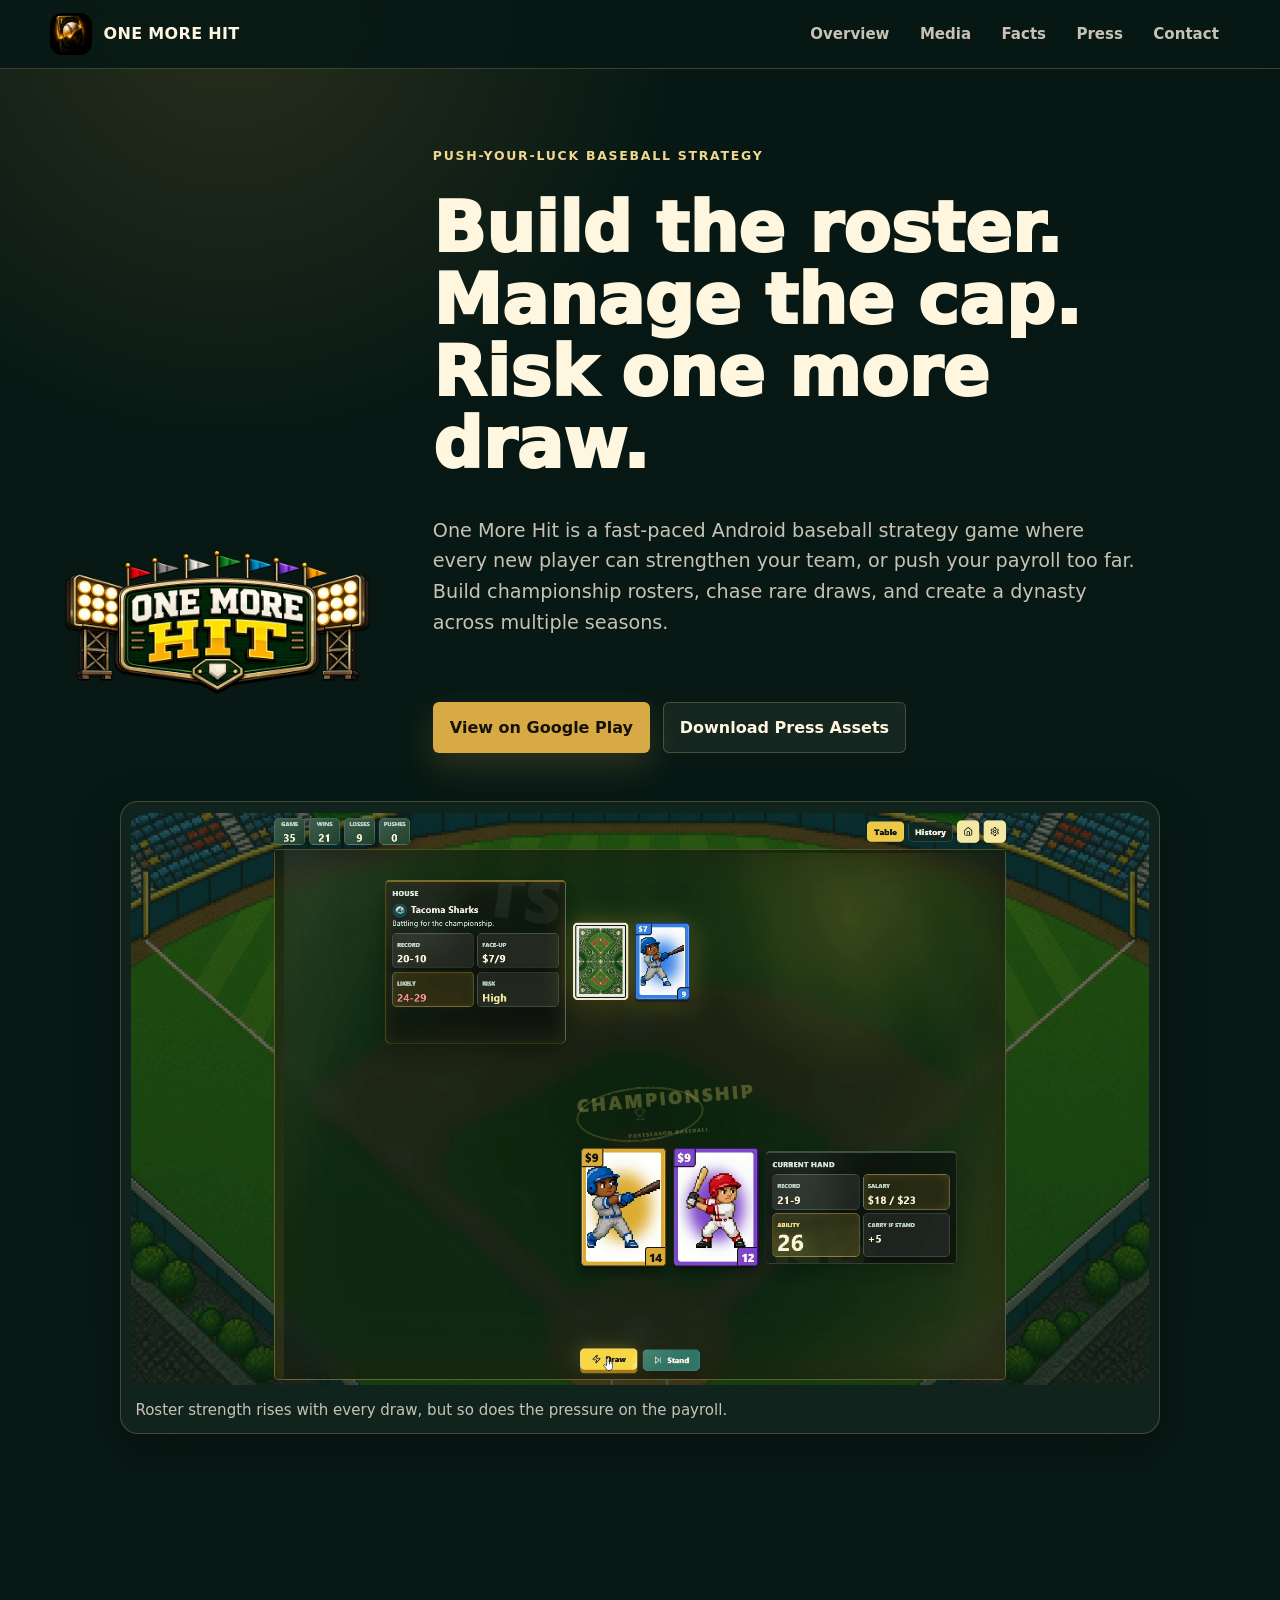
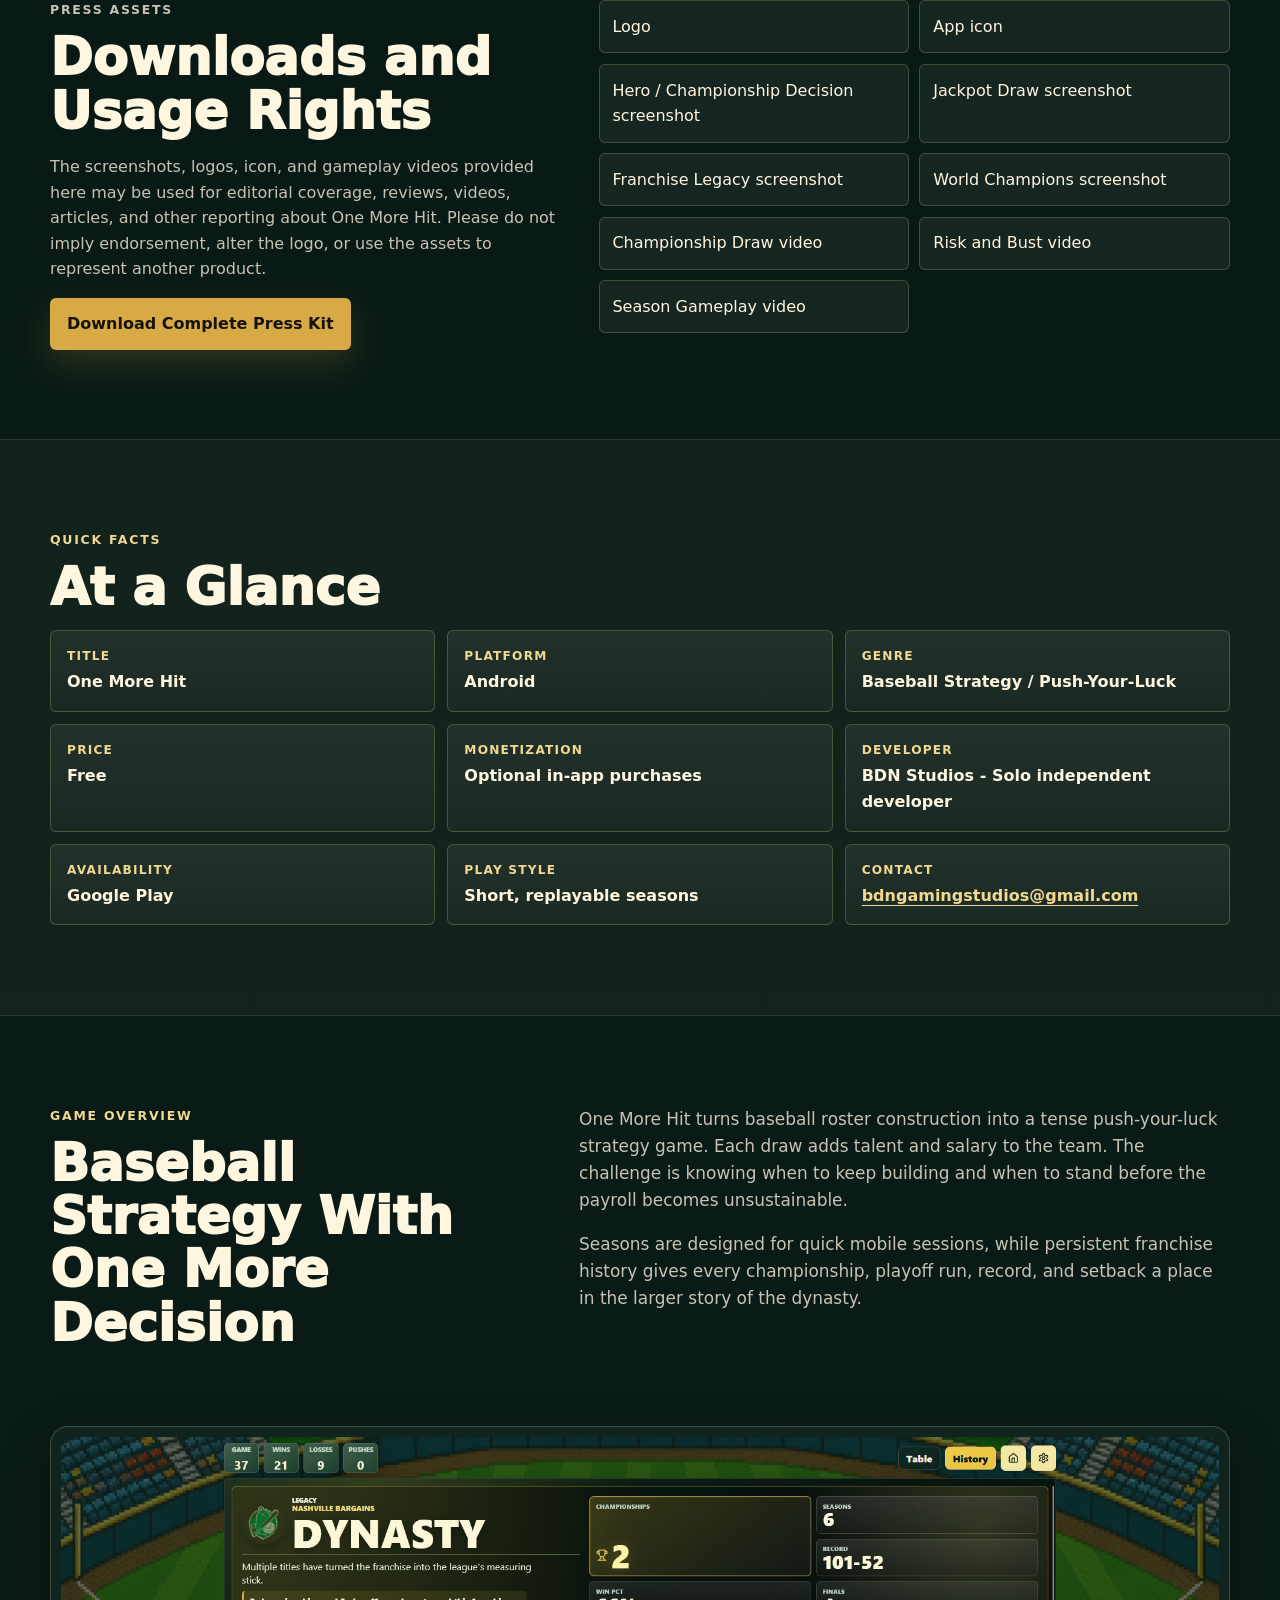
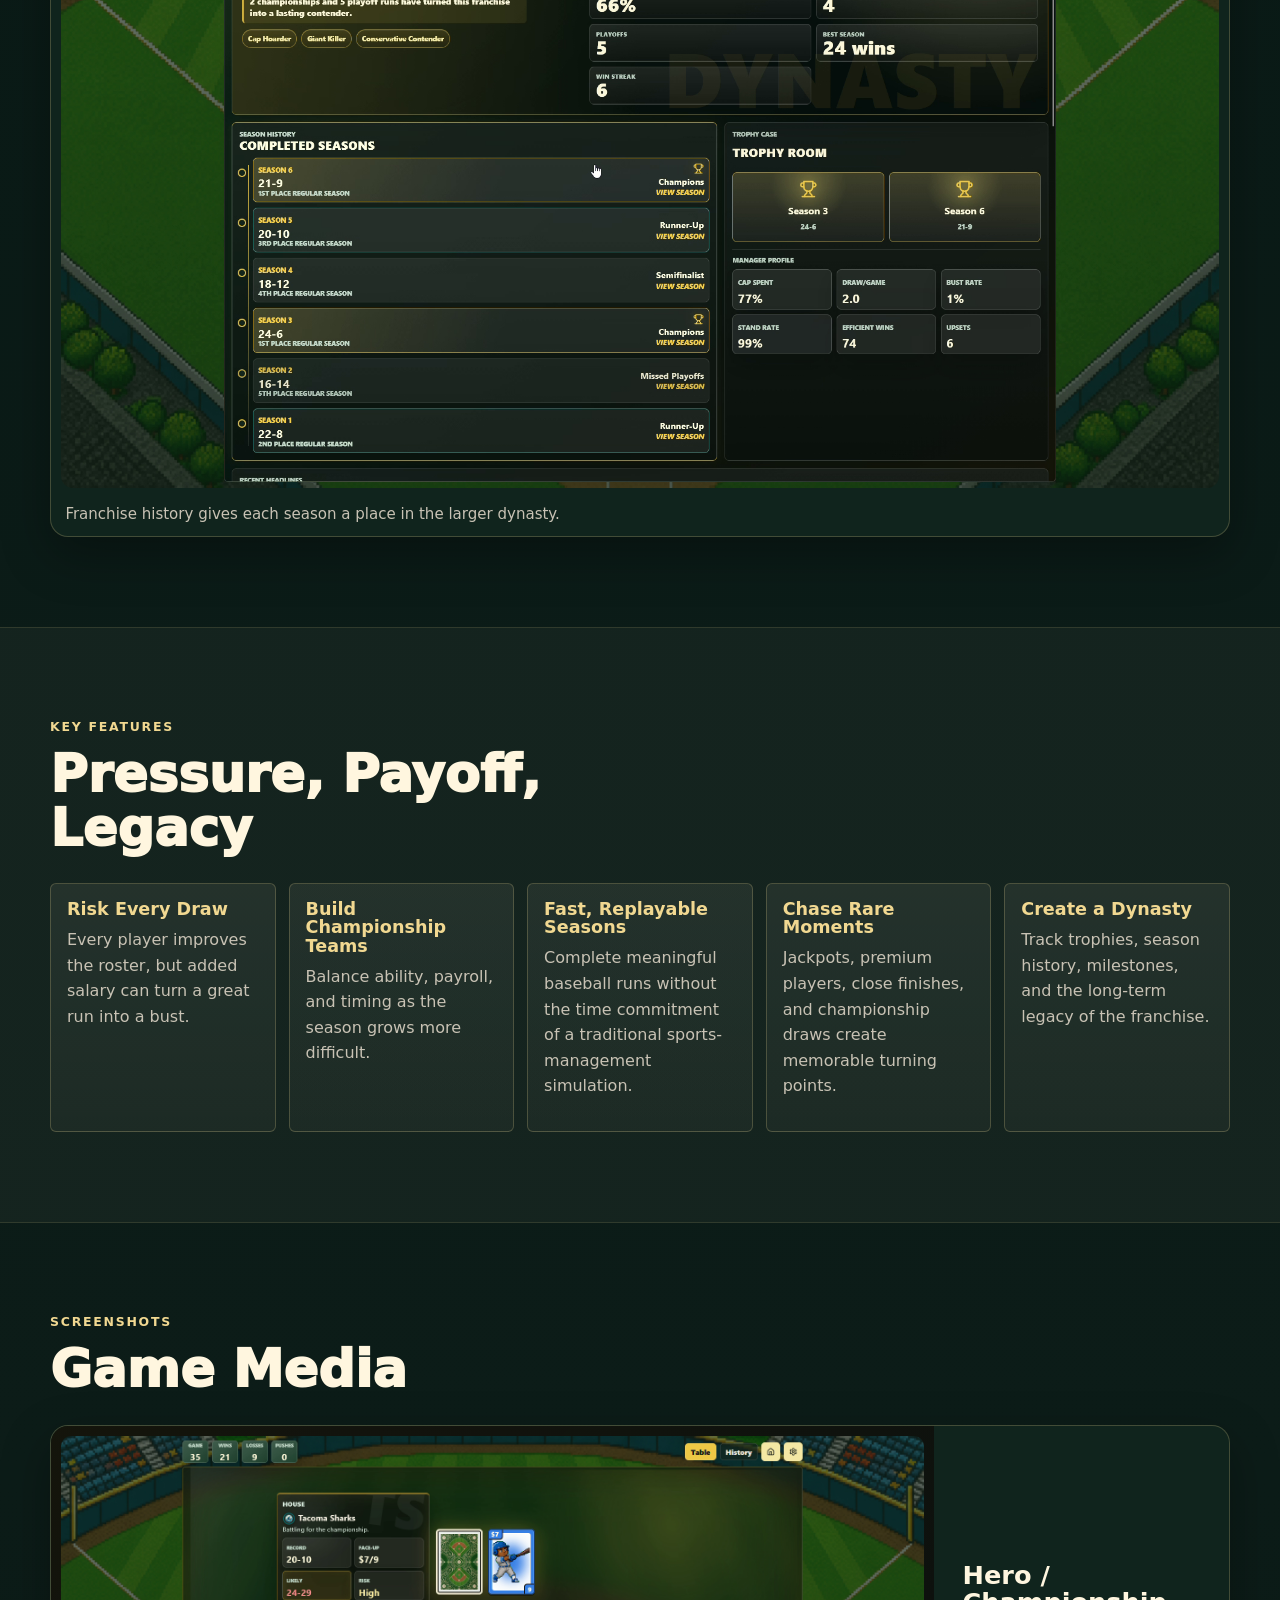
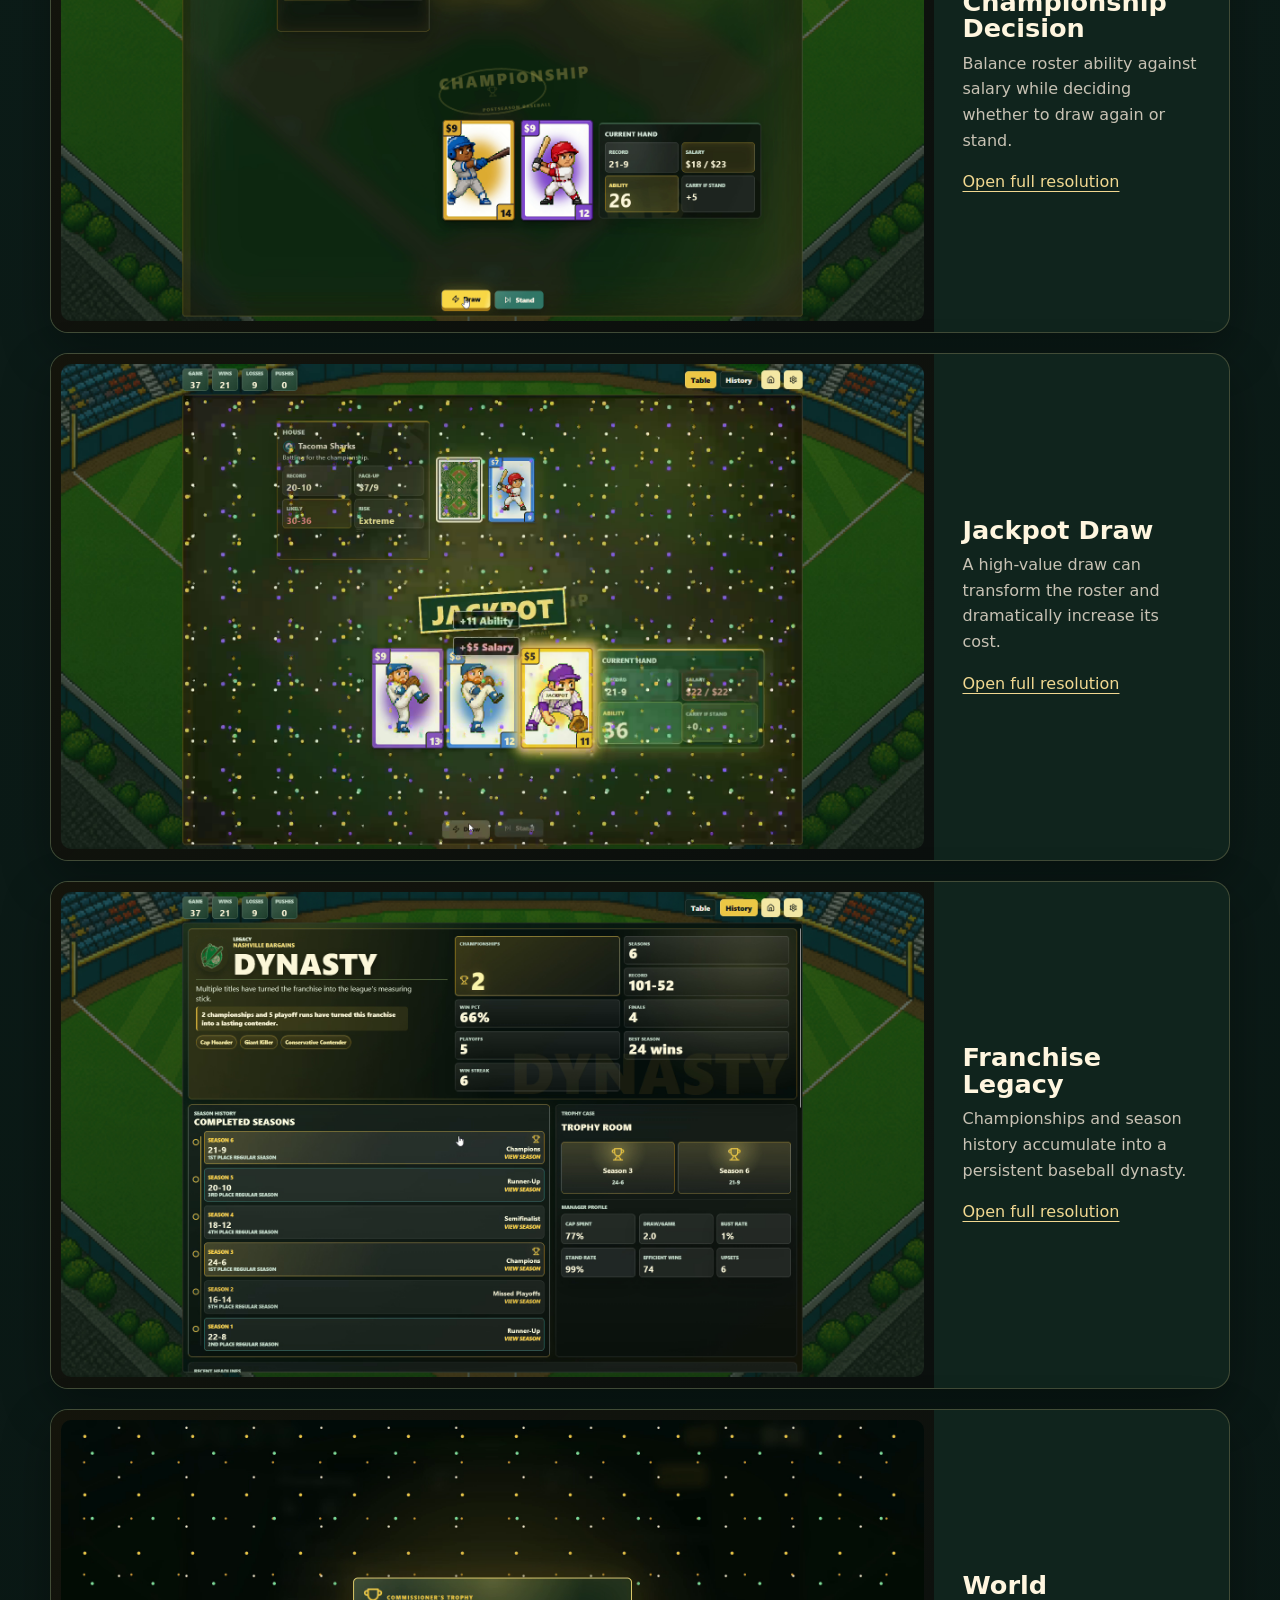
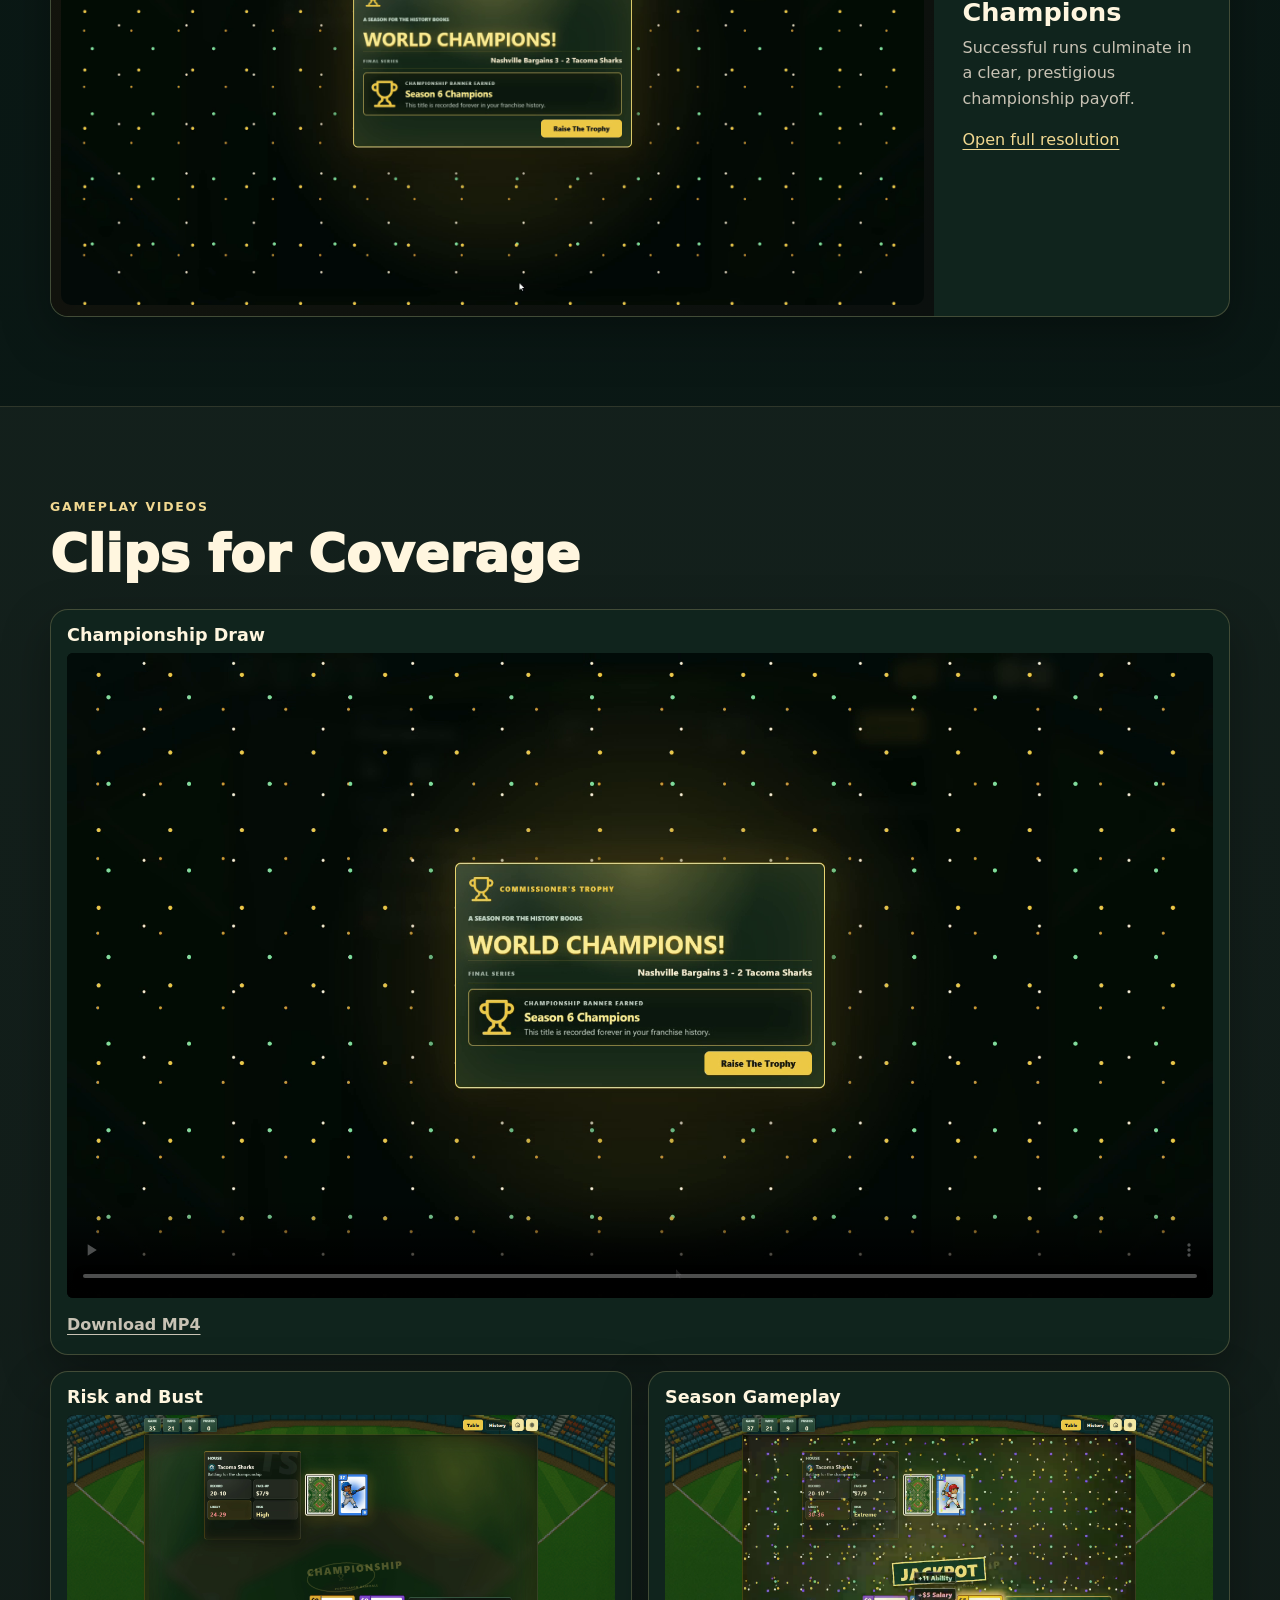
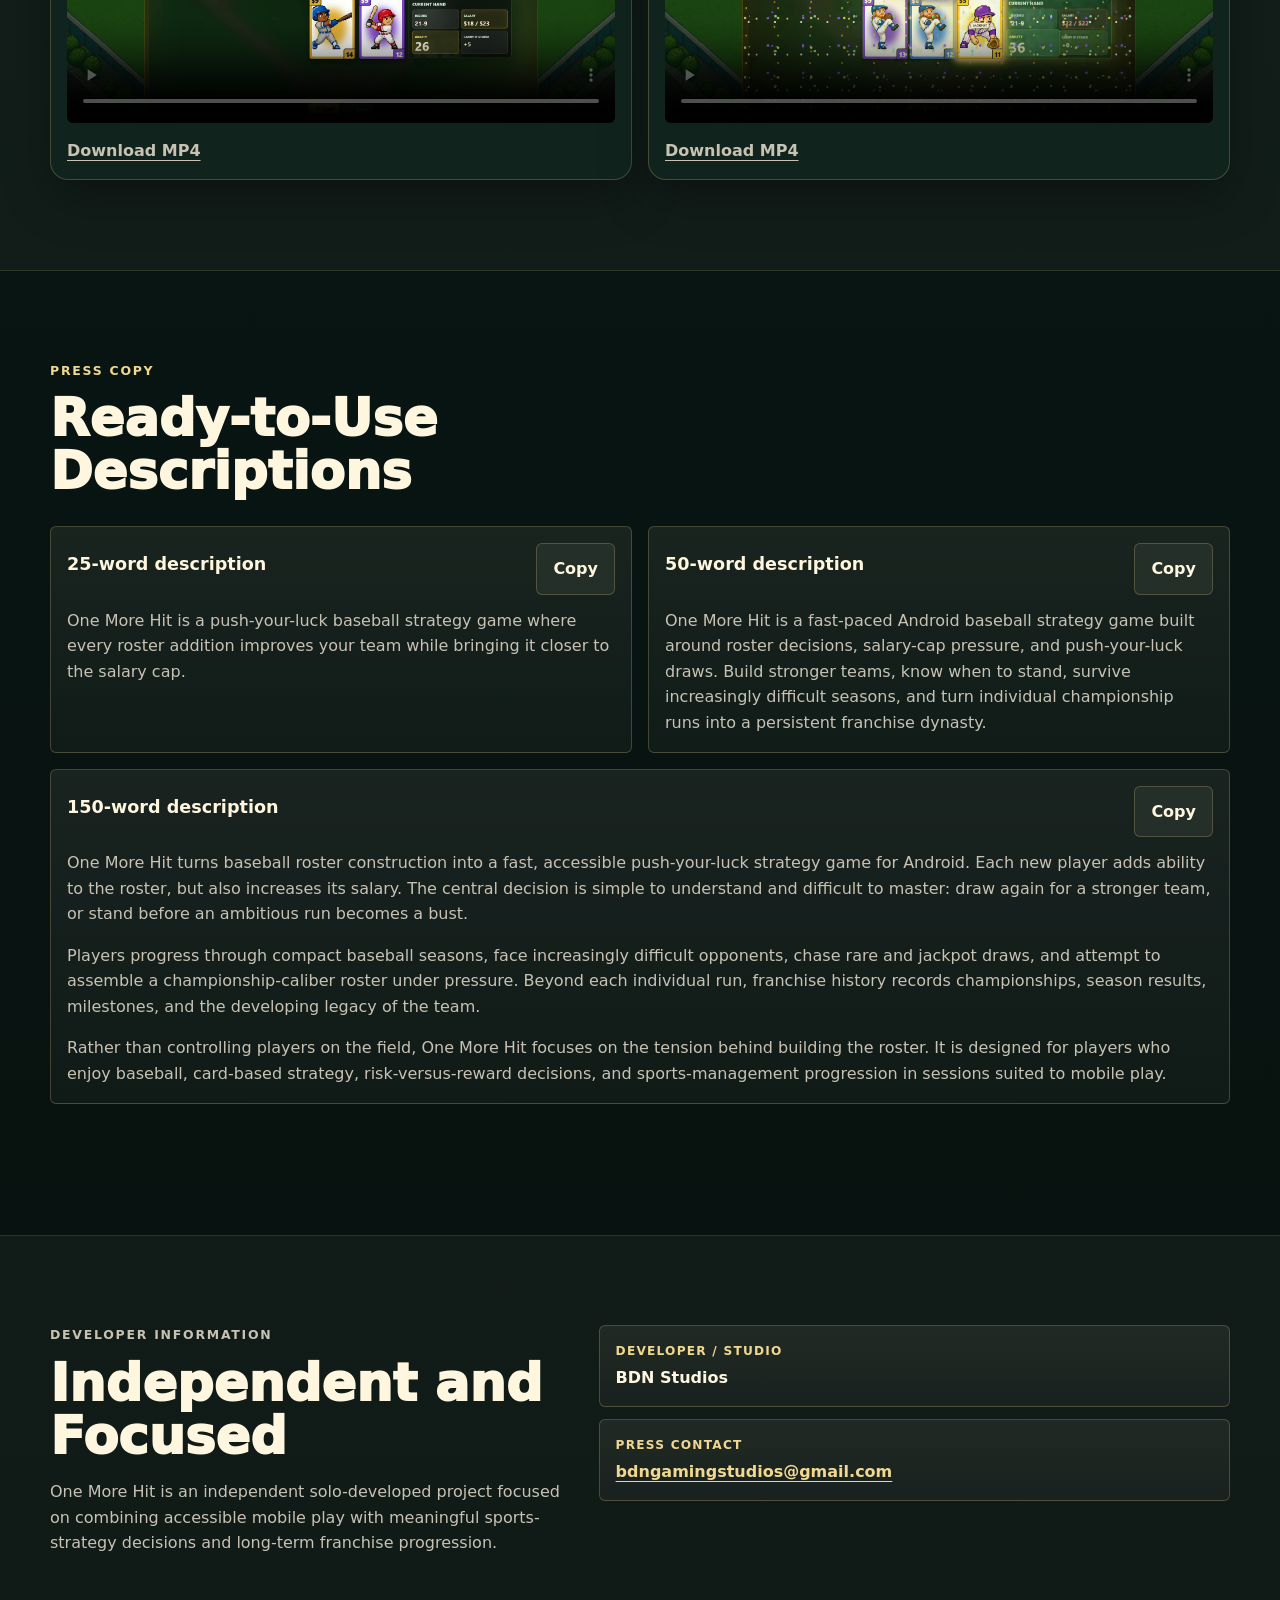
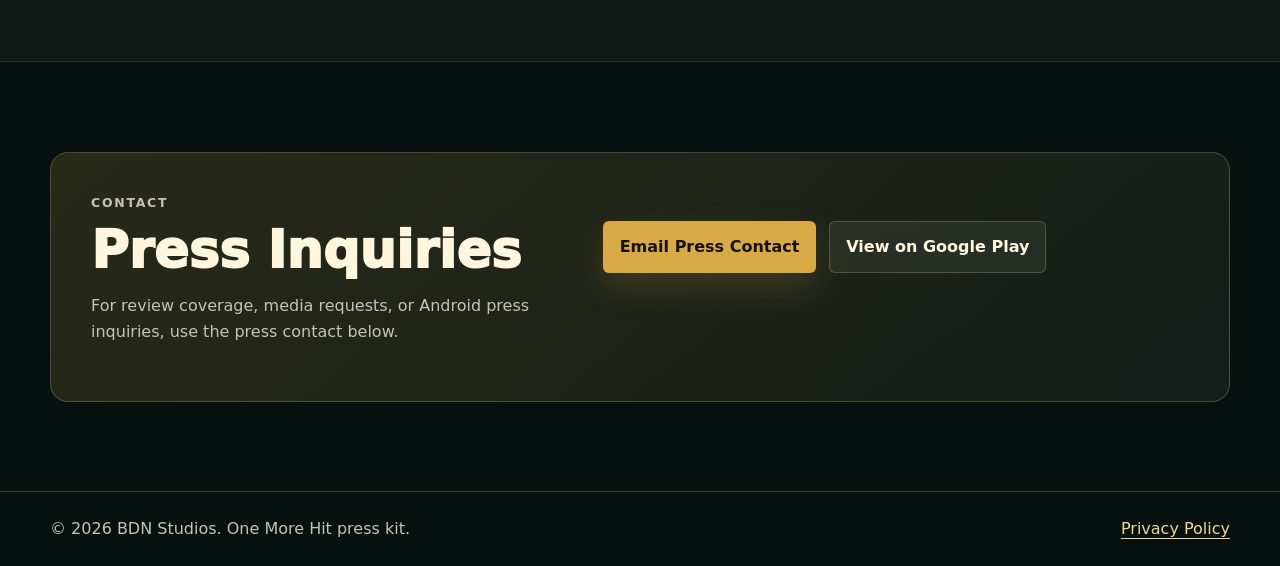
==== commit 2869792f: "polished index" ====
--- a/docs/onemorehit/index.html
+++ b/docs/onemorehit/index.html
@@ -16,7 +16,7 @@
 
   <title>One More Hit Press Kit | Android Baseball Strategy Game</title>
   <meta name="description" content="Official press kit for One More Hit, a push-your-luck Android baseball strategy game about roster building, salary-cap decisions, championships, and franchise legacy." />
-  <link rel="canonical" href="REPLACE_WITH_PUBLIC_PRESS_KIT_URL" />
+  <link rel="canonical" href="https://drive.google.com/file/d/1lG73-yYtqFK9Qc6662xIXPZuwJE4jqub/view?usp=sharing" />
   <meta name="theme-color" content="#09251c" />
   <link rel="icon" href="images/onemorehit_icon.png" />
 
@@ -24,7 +24,7 @@
   <meta property="og:title" content="One More Hit Press Kit | Android Baseball Strategy Game" />
   <meta property="og:description" content="Official press kit for One More Hit, a push-your-luck Android baseball strategy game about roster building, salary-cap decisions, championships, and franchise legacy." />
   <meta property="og:image" content="images/Gameplay_DraftDecision.png" />
-  <meta property="og:url" content="REPLACE_WITH_PUBLIC_PRESS_KIT_URL" />
+  <meta property="og:url" content="https://drive.google.com/file/d/1lG73-yYtqFK9Qc6662xIXPZuwJE4jqub/view?usp=sharing" />
   <meta name="twitter:card" content="summary_large_image" />
   <meta name="twitter:title" content="One More Hit Press Kit | Android Baseball Strategy Game" />
   <meta name="twitter:description" content="Official press kit for One More Hit, a push-your-luck Android baseball strategy game about roster building, salary-cap decisions, championships, and franchise legacy." />
@@ -43,7 +43,7 @@
     "gamePlatform": "Android",
     "applicationCategory": "Game",
     "operatingSystem": "Android",
-    "url": "REPLACE_WITH_PUBLIC_PRESS_KIT_URL",
+    "url": "https://drive.google.com/file/d/1lG73-yYtqFK9Qc6662xIXPZuwJE4jqub/view?usp=sharing",
     "image": "images/Gameplay_DraftDecision.png",
     "author": {
       "@type": "Organization",
@@ -82,222 +82,14 @@
           <h1 id="hero-title">Build the roster. Manage the cap. Risk one more draw.</h1>
           <p class="hero-lede">One More Hit is a fast-paced Android baseball strategy game where every new player can strengthen your team, or push your payroll too far. Build championship rosters, chase rare draws, and create a dynasty across multiple seasons.</p>
           <div class="hero-actions">
-            <a class="button button-primary" href="REPLACE_WITH_GOOGLE_PLAY_URL">View on Google Play</a>
-            <a class="button button-secondary" href="downloads/OneMoreHit_PressKit.zip" download>Download Press Assets</a>
+            <a class="button button-primary" href="https://play.google.com/store/apps/details?id=com.bdnstudios.onemorehit">View on Google Play</a>
+            <a class="button button-secondary" href="https://drive.google.com/file/d/1lG73-yYtqFK9Qc6662xIXPZuwJE4jqub/view?usp=sharing" download>Download Press Assets</a>
           </div>
         </div>
         <figure class="hero-media">
           <img src="images/Gameplay_DraftDecision.png" alt="One More Hit gameplay showing a roster decision with team ability, salary pressure, and draw options." width="1920" height="1080" />
           <figcaption>Roster strength rises with every draw, but so does the pressure on the payroll.</figcaption>
         </figure>
-      </div>
-    </section>
-
-    <section class="section facts-band" id="facts" aria-labelledby="facts-title">
-      <div class="container">
-        <div class="section-heading compact">
-          <p class="eyebrow">Quick Facts</p>
-          <h2 id="facts-title">At a Glance</h2>
-        </div>
-        <dl class="facts-grid">
-          <div><dt>Title</dt><dd>One More Hit</dd></div>
-          <div><dt>Platform</dt><dd>Android</dd></div>
-          <div><dt>Genre</dt><dd>Baseball Strategy / Push-Your-Luck</dd></div>
-          <div><dt>Price</dt><dd>Free</dd></div>
-          <div><dt>Monetization</dt><dd>Optional in-app purchases</dd></div>
-          <div><dt>Developer</dt><dd>Solo independent developer</dd></div>
-          <div><dt>Availability</dt><dd>Google Play</dd></div>
-          <div><dt>Play style</dt><dd>Short, replayable seasons</dd></div>
-          <div><dt>Contact</dt><dd><a href="mailto:bdngamingstudios@gmail.com?subject=One%20More%20Hit%20Press%20Inquiry">bdngamingstudios@gmail.com</a></dd></div>
-          <!-- Add release date, Android requirements, and other verified facts here when available. -->
-        </dl>
-      </div>
-    </section>
-
-    <section class="section" id="overview" aria-labelledby="overview-title">
-      <div class="container overview-grid">
-        <div class="section-heading">
-          <p class="eyebrow">Game Overview</p>
-          <h2 id="overview-title">Baseball Strategy With One More Decision</h2>
-        </div>
-        <div class="overview-copy">
-          <p>One More Hit turns baseball roster construction into a tense push-your-luck strategy game. Each draw adds talent and salary to the team. The challenge is knowing when to keep building and when to stand before the payroll becomes unsustainable.</p>
-          <p>Seasons are designed for quick mobile sessions, while persistent franchise history gives every championship, playoff run, record, and setback a place in the larger story of the dynasty.</p>
-        </div>
-        <figure class="feature-image">
-          <img src="images/Franchise_Dynasty.png" alt="One More Hit franchise history screen showing dynasty results and championship legacy." width="1920" height="1080" loading="lazy" />
-          <figcaption>Franchise history gives each season a place in the larger dynasty.</figcaption>
-        </figure>
-      </div>
-    </section>
-
-    <section class="section feature-band" aria-labelledby="features-title">
-      <div class="container">
-        <div class="section-heading">
-          <p class="eyebrow">Key Features</p>
-          <h2 id="features-title">Pressure, Payoff, Legacy</h2>
-        </div>
-        <div class="feature-list">
-          <article class="feature-card">
-            <h3>Risk Every Draw</h3>
-            <p>Every player improves the roster, but added salary can turn a great run into a bust.</p>
-          </article>
-          <article class="feature-card">
-            <h3>Build Championship Teams</h3>
-            <p>Balance ability, payroll, positions, and timing as the season grows more difficult.</p>
-          </article>
-          <article class="feature-card">
-            <h3>Fast, Replayable Seasons</h3>
-            <p>Complete meaningful baseball runs without the time commitment of a traditional sports-management simulation.</p>
-          </article>
-          <article class="feature-card">
-            <h3>Chase Rare Moments</h3>
-            <p>Jackpots, premium players, close finishes, and championship draws create memorable turning points.</p>
-          </article>
-          <article class="feature-card">
-            <h3>Create a Dynasty</h3>
-            <p>Track trophies, season history, milestones, and the long-term legacy of the franchise.</p>
-          </article>
-        </div>
-      </div>
-    </section>
-
-    <section class="section" id="media" aria-labelledby="screenshots-title">
-      <div class="container">
-        <div class="section-heading">
-          <p class="eyebrow">Screenshots</p>
-          <h2 id="screenshots-title">Game Media</h2>
-        </div>
-        <div class="screenshot-grid">
-          <article class="media-card">
-            <button class="screenshot-button" type="button" data-lightbox-src="images/Gameplay_DraftDecision.png" data-lightbox-alt="One More Hit gameplay screen showing a championship decision with roster ability and salary risk.">
-              <img src="images/Gameplay_DraftDecision.png" alt="One More Hit gameplay screen showing a championship decision with roster ability and salary risk." width="1920" height="1080" loading="lazy" />
-            </button>
-            <div class="media-copy">
-              <h3>Hero / Championship Decision</h3>
-              <p>Balance roster ability against salary while deciding whether to draw again or stand.</p>
-              <a href="images/Gameplay_DraftDecision.png" target="_blank" rel="noopener">Open full resolution</a>
-            </div>
-          </article>
-          <article class="media-card">
-            <button class="screenshot-button" type="button" data-lightbox-src="images/Gameplay_JackpotReveal.png" data-lightbox-alt="One More Hit jackpot draw reveal screen showing a high-value player draw.">
-              <img src="images/Gameplay_JackpotReveal.png" alt="One More Hit jackpot draw reveal screen showing a high-value player draw." width="1920" height="1080" loading="lazy" />
-            </button>
-            <div class="media-copy">
-              <h3>Jackpot Draw</h3>
-              <p>A high-value draw can transform the roster and dramatically increase its cost.</p>
-              <a href="images/Gameplay_JackpotReveal.png" target="_blank" rel="noopener">Open full resolution</a>
-            </div>
-          </article>
-          <article class="media-card">
-            <button class="screenshot-button" type="button" data-lightbox-src="images/Franchise_Dynasty.png" data-lightbox-alt="One More Hit franchise legacy screen showing championship and season history.">
-              <img src="images/Franchise_Dynasty.png" alt="One More Hit franchise legacy screen showing championship and season history." width="1920" height="1080" loading="lazy" />
-            </button>
-            <div class="media-copy">
-              <h3>Franchise Legacy</h3>
-              <p>Championships and season history accumulate into a persistent baseball dynasty.</p>
-              <a href="images/Franchise_Dynasty.png" target="_blank" rel="noopener">Open full resolution</a>
-            </div>
-          </article>
-          <article class="media-card">
-            <button class="screenshot-button" type="button" data-lightbox-src="images/Championship_Victory.png" data-lightbox-alt="One More Hit world champions screen celebrating a completed championship run.">
-              <img src="images/Championship_Victory.png" alt="One More Hit world champions screen celebrating a completed championship run." width="1920" height="1080" loading="lazy" />
-            </button>
-            <div class="media-copy">
-              <h3>World Champions</h3>
-              <p>Successful runs culminate in a clear, prestigious championship payoff.</p>
-              <a href="images/Championship_Victory.png" target="_blank" rel="noopener">Open full resolution</a>
-            </div>
-          </article>
-        </div>
-      </div>
-    </section>
-
-    <section class="section videos-band" aria-labelledby="videos-title">
-      <div class="container">
-        <div class="section-heading">
-          <p class="eyebrow">Gameplay Videos</p>
-          <h2 id="videos-title">Clips for Coverage</h2>
-        </div>
-        <div class="video-grid">
-          <article class="video-card featured-video">
-            <h3>Championship Draw</h3>
-            <video controls playsinline preload="metadata" poster="images/Championship_Victory.png" aria-label="One More Hit Championship Draw gameplay video">
-              <source src="videos/OneMoreHit_Gameplay_Championship.mp4" type="video/mp4" />
-              Your browser does not support the video element.
-            </video>
-            <a href="videos/OneMoreHit_Gameplay_Championship.mp4" download>Download MP4</a>
-          </article>
-          <article class="video-card">
-            <h3>Risk and Bust</h3>
-            <video controls playsinline preload="metadata" poster="images/Gameplay_DraftDecision.png" aria-label="One More Hit Risk and Bust gameplay video">
-              <source src="videos/OneMoreHit_Gameplay_Bust.mp4" type="video/mp4" />
-              Your browser does not support the video element.
-            </video>
-            <a href="videos/OneMoreHit_Gameplay_Bust.mp4" download>Download MP4</a>
-          </article>
-          <article class="video-card">
-            <h3>Season Gameplay</h3>
-            <video controls playsinline preload="metadata" poster="images/Gameplay_JackpotReveal.png" aria-label="One More Hit Season Gameplay video">
-              <source src="videos/OneMoreHit_Gameplay_Series.mp4" type="video/mp4" />
-              Your browser does not support the video element.
-            </video>
-            <a href="videos/OneMoreHit_Gameplay_Series.mp4" download>Download MP4</a>
-          </article>
-        </div>
-      </div>
-    </section>
-
-    <section class="section" id="press" aria-labelledby="press-title">
-      <div class="container">
-        <div class="section-heading">
-          <p class="eyebrow">Press Copy</p>
-          <h2 id="press-title">Ready-to-Use Descriptions</h2>
-        </div>
-        <div class="press-copy-grid" aria-live="polite">
-          <article class="copy-card">
-            <div class="copy-card-heading">
-              <h3>25-word description</h3>
-              <button class="copy-button" type="button" data-copy-target="copy-25">Copy</button>
-            </div>
-            <p id="copy-25">One More Hit is a push-your-luck baseball strategy game where every roster addition improves your team while bringing it closer to the salary cap.</p>
-          </article>
-          <article class="copy-card">
-            <div class="copy-card-heading">
-              <h3>50-word description</h3>
-              <button class="copy-button" type="button" data-copy-target="copy-50">Copy</button>
-            </div>
-            <p id="copy-50">One More Hit is a fast-paced Android baseball strategy game built around roster decisions, salary-cap pressure, and push-your-luck draws. Build stronger teams, know when to stand, survive increasingly difficult seasons, and turn individual championship runs into a persistent franchise dynasty.</p>
-          </article>
-          <article class="copy-card wide">
-            <div class="copy-card-heading">
-              <h3>150-word description</h3>
-              <button class="copy-button" type="button" data-copy-target="copy-150">Copy</button>
-            </div>
-            <div id="copy-150">
-              <p>One More Hit turns baseball roster construction into a fast, accessible push-your-luck strategy game for Android. Each new player adds ability to the roster, but also increases its salary. The central decision is simple to understand and difficult to master: draw again for a stronger team, or stand before an ambitious run becomes a bust.</p>
-              <p>Players progress through compact baseball seasons, face increasingly difficult opponents, chase rare and jackpot draws, and attempt to assemble a championship-caliber roster under pressure. Beyond each individual run, franchise history records championships, season results, milestones, and the developing legacy of the team.</p>
-              <p>Rather than controlling players on the field, One More Hit focuses on the tension behind building the roster. It is designed for players who enjoy baseball, card-based strategy, risk-versus-reward decisions, and sports-management progression in sessions suited to mobile play.</p>
-            </div>
-          </article>
-        </div>
-        <p class="copy-status" id="copy-status" aria-live="polite" aria-atomic="true"></p>
-      </div>
-    </section>
-
-    <section class="section developer-band" aria-labelledby="developer-title">
-      <div class="container developer-grid">
-        <div>
-          <p class="eyebrow">Developer Information</p>
-          <h2 id="developer-title">Independent and Focused</h2>
-          <p>One More Hit is an independent solo-developed project focused on combining accessible mobile play with meaningful sports-strategy decisions and long-term franchise progression.</p>
-        </div>
-        <dl class="contact-list">
-          <div><dt>Developer / Studio</dt><dd>BDN Studios</dd></div>
-          <div><dt>Press contact</dt><dd><a href="mailto:bdngamingstudios@gmail.com?subject=One%20More%20Hit%20Press%20Inquiry">bdngamingstudios@gmail.com</a></dd></div>
-          <!-- Add an official website URL when available. -->
-          <!-- Add a support URL when available. -->
-        </dl>
       </div>
     </section>
 
@@ -307,7 +99,7 @@
           <p class="eyebrow">Press Assets</p>
           <h2 id="assets-title">Downloads and Usage Rights</h2>
           <p>The screenshots, logos, icon, and gameplay videos provided here may be used for editorial coverage, reviews, videos, articles, and other reporting about One More Hit. Please do not imply endorsement, alter the logo, or use the assets to represent another product.</p>
-          <a class="button button-primary" href="downloads/OneMoreHit_PressKit.zip" download>Download Complete Press Kit</a>
+          <a class="button button-primary" href="https://drive.google.com/file/d/1lG73-yYtqFK9Qc6662xIXPZuwJE4jqub/view?usp=sharing" download>Download Complete Press Kit</a>
         </div>
         <div class="asset-links" aria-label="Individual asset downloads">
           <a href="images/onemorehit_logo.png" download>Logo</a>
@@ -323,6 +115,214 @@
       </div>
     </section>
 
+    <section class="section facts-band" id="facts" aria-labelledby="facts-title">
+      <div class="container">
+        <div class="section-heading compact">
+          <p class="eyebrow">Quick Facts</p>
+          <h2 id="facts-title">At a Glance</h2>
+        </div>
+        <dl class="facts-grid">
+          <div><dt>Title</dt><dd>One More Hit</dd></div>
+          <div><dt>Platform</dt><dd>Android</dd></div>
+          <div><dt>Genre</dt><dd>Baseball Strategy / Push-Your-Luck</dd></div>
+          <div><dt>Price</dt><dd>Free</dd></div>
+          <div><dt>Monetization</dt><dd>Optional in-app purchases</dd></div>
+          <div><dt>Developer</dt><dd>BDN Studios - Solo independent developer</dd></div>
+          <div><dt>Availability</dt><dd>Google Play</dd></div>
+          <div><dt>Play style</dt><dd>Short, replayable seasons</dd></div>
+          <div><dt>Contact</dt><dd><a href="mailto:bdngamingstudios@gmail.com?subject=One%20More%20Hit%20Press%20Inquiry">bdngamingstudios@gmail.com</a></dd></div>
+          <!-- Add release date, Android requirements, and other verified facts here when available. -->
+        </dl>
+      </div>
+    </section>
+
+    <section class="section" id="overview" aria-labelledby="overview-title">
+      <div class="container overview-grid">
+        <div class="section-heading">
+          <p class="eyebrow">Game Overview</p>
+          <h2 id="overview-title">Baseball Strategy With One More Decision</h2>
+        </div>
+        <div class="overview-copy">
+          <p>One More Hit turns baseball roster construction into a tense push-your-luck strategy game. Each draw adds talent and salary to the team. The challenge is knowing when to keep building and when to stand before the payroll becomes unsustainable.</p>
+          <p>Seasons are designed for quick mobile sessions, while persistent franchise history gives every championship, playoff run, record, and setback a place in the larger story of the dynasty.</p>
+        </div>
+        <figure class="feature-image">
+          <img src="images/Franchise_Dynasty.png" alt="One More Hit franchise history screen showing dynasty results and championship legacy." width="1920" height="1080" loading="lazy" />
+          <figcaption>Franchise history gives each season a place in the larger dynasty.</figcaption>
+        </figure>
+      </div>
+    </section>
+
+    <section class="section feature-band" aria-labelledby="features-title">
+      <div class="container">
+        <div class="section-heading">
+          <p class="eyebrow">Key Features</p>
+          <h2 id="features-title">Pressure, Payoff, Legacy</h2>
+        </div>
+        <div class="feature-list">
+          <article class="feature-card">
+            <h3>Risk Every Draw</h3>
+            <p>Every player improves the roster, but added salary can turn a great run into a bust.</p>
+          </article>
+          <article class="feature-card">
+            <h3>Build Championship Teams</h3>
+            <p>Balance ability, payroll, and timing as the season grows more difficult.</p>
+          </article>
+          <article class="feature-card">
+            <h3>Fast, Replayable Seasons</h3>
+            <p>Complete meaningful baseball runs without the time commitment of a traditional sports-management simulation.</p>
+          </article>
+          <article class="feature-card">
+            <h3>Chase Rare Moments</h3>
+            <p>Jackpots, premium players, close finishes, and championship draws create memorable turning points.</p>
+          </article>
+          <article class="feature-card">
+            <h3>Create a Dynasty</h3>
+            <p>Track trophies, season history, milestones, and the long-term legacy of the franchise.</p>
+          </article>
+        </div>
+      </div>
+    </section>
+
+    <section class="section" id="media" aria-labelledby="screenshots-title">
+      <div class="container">
+        <div class="section-heading">
+          <p class="eyebrow">Screenshots</p>
+          <h2 id="screenshots-title">Game Media</h2>
+        </div>
+        <div class="screenshot-grid">
+          <article class="media-card">
+            <button class="screenshot-button" type="button" data-lightbox-src="images/Gameplay_DraftDecision.png" data-lightbox-alt="One More Hit gameplay screen showing a championship decision with roster ability and salary risk.">
+              <img src="images/Gameplay_DraftDecision.png" alt="One More Hit gameplay screen showing a championship decision with roster ability and salary risk." width="1920" height="1080" loading="lazy" />
+            </button>
+            <div class="media-copy">
+              <h3>Hero / Championship Decision</h3>
+              <p>Balance roster ability against salary while deciding whether to draw again or stand.</p>
+              <a href="images/Gameplay_DraftDecision.png" target="_blank" rel="noopener">Open full resolution</a>
+            </div>
+          </article>
+          <article class="media-card">
+            <button class="screenshot-button" type="button" data-lightbox-src="images/Gameplay_JackpotReveal.png" data-lightbox-alt="One More Hit jackpot draw reveal screen showing a high-value player draw.">
+              <img src="images/Gameplay_JackpotReveal.png" alt="One More Hit jackpot draw reveal screen showing a high-value player draw." width="1920" height="1080" loading="lazy" />
+            </button>
+            <div class="media-copy">
+              <h3>Jackpot Draw</h3>
+              <p>A high-value draw can transform the roster and dramatically increase its cost.</p>
+              <a href="images/Gameplay_JackpotReveal.png" target="_blank" rel="noopener">Open full resolution</a>
+            </div>
+          </article>
+          <article class="media-card">
+            <button class="screenshot-button" type="button" data-lightbox-src="images/Franchise_Dynasty.png" data-lightbox-alt="One More Hit franchise legacy screen showing championship and season history.">
+              <img src="images/Franchise_Dynasty.png" alt="One More Hit franchise legacy screen showing championship and season history." width="1920" height="1080" loading="lazy" />
+            </button>
+            <div class="media-copy">
+              <h3>Franchise Legacy</h3>
+              <p>Championships and season history accumulate into a persistent baseball dynasty.</p>
+              <a href="images/Franchise_Dynasty.png" target="_blank" rel="noopener">Open full resolution</a>
+            </div>
+          </article>
+          <article class="media-card">
+            <button class="screenshot-button" type="button" data-lightbox-src="images/Championship_Victory.png" data-lightbox-alt="One More Hit world champions screen celebrating a completed championship run.">
+              <img src="images/Championship_Victory.png" alt="One More Hit world champions screen celebrating a completed championship run." width="1920" height="1080" loading="lazy" />
+            </button>
+            <div class="media-copy">
+              <h3>World Champions</h3>
+              <p>Successful runs culminate in a clear, prestigious championship payoff.</p>
+              <a href="images/Championship_Victory.png" target="_blank" rel="noopener">Open full resolution</a>
+            </div>
+          </article>
+        </div>
+      </div>
+    </section>
+
+    <section class="section videos-band" aria-labelledby="videos-title">
+      <div class="container">
+        <div class="section-heading">
+          <p class="eyebrow">Gameplay Videos</p>
+          <h2 id="videos-title">Clips for Coverage</h2>
+        </div>
+        <div class="video-grid">
+          <article class="video-card featured-video">
+            <h3>Championship Draw</h3>
+            <video controls playsinline preload="metadata" poster="images/Championship_Victory.png" aria-label="One More Hit Championship Draw gameplay video">
+              <source src="videos/OneMoreHit_Gameplay_Championship.mp4" type="video/mp4" />
+              Your browser does not support the video element.
+            </video>
+            <a href="videos/OneMoreHit_Gameplay_Championship.mp4" download>Download MP4</a>
+          </article>
+          <article class="video-card">
+            <h3>Risk and Bust</h3>
+            <video controls playsinline preload="metadata" poster="images/Gameplay_DraftDecision.png" aria-label="One More Hit Risk and Bust gameplay video">
+              <source src="videos/OneMoreHit_Gameplay_Bust.mp4" type="video/mp4" />
+              Your browser does not support the video element.
+            </video>
+            <a href="videos/OneMoreHit_Gameplay_Bust.mp4" download>Download MP4</a>
+          </article>
+          <article class="video-card">
+            <h3>Season Gameplay</h3>
+            <video controls playsinline preload="metadata" poster="images/Gameplay_JackpotReveal.png" aria-label="One More Hit Season Gameplay video">
+              <source src="videos/OneMoreHit_Gameplay_Series.mp4" type="video/mp4" />
+              Your browser does not support the video element.
+            </video>
+            <a href="videos/OneMoreHit_Gameplay_Series.mp4" download>Download MP4</a>
+          </article>
+        </div>
+      </div>
+    </section>
+
+    <section class="section" id="press" aria-labelledby="press-title">
+      <div class="container">
+        <div class="section-heading">
+          <p class="eyebrow">Press Copy</p>
+          <h2 id="press-title">Ready-to-Use Descriptions</h2>
+        </div>
+        <div class="press-copy-grid" aria-live="polite">
+          <article class="copy-card">
+            <div class="copy-card-heading">
+              <h3>25-word description</h3>
+              <button class="copy-button" type="button" data-copy-target="copy-25">Copy</button>
+            </div>
+            <p id="copy-25">One More Hit is a push-your-luck baseball strategy game where every roster addition improves your team while bringing it closer to the salary cap.</p>
+          </article>
+          <article class="copy-card">
+            <div class="copy-card-heading">
+              <h3>50-word description</h3>
+              <button class="copy-button" type="button" data-copy-target="copy-50">Copy</button>
+            </div>
+            <p id="copy-50">One More Hit is a fast-paced Android baseball strategy game built around roster decisions, salary-cap pressure, and push-your-luck draws. Build stronger teams, know when to stand, survive increasingly difficult seasons, and turn individual championship runs into a persistent franchise dynasty.</p>
+          </article>
+          <article class="copy-card wide">
+            <div class="copy-card-heading">
+              <h3>150-word description</h3>
+              <button class="copy-button" type="button" data-copy-target="copy-150">Copy</button>
+            </div>
+            <div id="copy-150">
+              <p>One More Hit turns baseball roster construction into a fast, accessible push-your-luck strategy game for Android. Each new player adds ability to the roster, but also increases its salary. The central decision is simple to understand and difficult to master: draw again for a stronger team, or stand before an ambitious run becomes a bust.</p>
+              <p>Players progress through compact baseball seasons, face increasingly difficult opponents, chase rare and jackpot draws, and attempt to assemble a championship-caliber roster under pressure. Beyond each individual run, franchise history records championships, season results, milestones, and the developing legacy of the team.</p>
+              <p>Rather than controlling players on the field, One More Hit focuses on the tension behind building the roster. It is designed for players who enjoy baseball, card-based strategy, risk-versus-reward decisions, and sports-management progression in sessions suited to mobile play.</p>
+            </div>
+          </article>
+        </div>
+        <p class="copy-status" id="copy-status" aria-live="polite" aria-atomic="true"></p>
+      </div>
+    </section>
+
+    <section class="section developer-band" aria-labelledby="developer-title">
+      <div class="container developer-grid">
+        <div>
+          <p class="eyebrow">Developer Information</p>
+          <h2 id="developer-title">Independent and Focused</h2>
+          <p>One More Hit is an independent solo-developed project focused on combining accessible mobile play with meaningful sports-strategy decisions and long-term franchise progression.</p>
+        </div>
+        <dl class="contact-list">
+          <div><dt>Developer / Studio</dt><dd>BDN Studios</dd></div>
+          <div><dt>Press contact</dt><dd><a href="mailto:bdngamingstudios@gmail.com?subject=One%20More%20Hit%20Press%20Inquiry">bdngamingstudios@gmail.com</a></dd></div>
+          <!-- Add an official website URL when available. -->
+          <!-- Add a support URL when available. -->
+        </dl>
+      </div>
+    </section>
+
     <section class="section contact-section" id="contact" aria-labelledby="contact-title">
       <div class="container contact-panel">
         <div>
@@ -332,7 +332,7 @@
         </div>
         <div class="contact-actions">
           <a class="button button-primary" href="mailto:bdngamingstudios@gmail.com?subject=One%20More%20Hit%20Press%20Inquiry">Email Press Contact</a>
-          <a class="button button-secondary" href="REPLACE_WITH_GOOGLE_PLAY_URL">View on Google Play</a>
+          <a class="button button-secondary" href="https://play.google.com/store/apps/details?id=com.bdnstudios.onemorehit">View on Google Play</a>
         </div>
       </div>
     </section>
